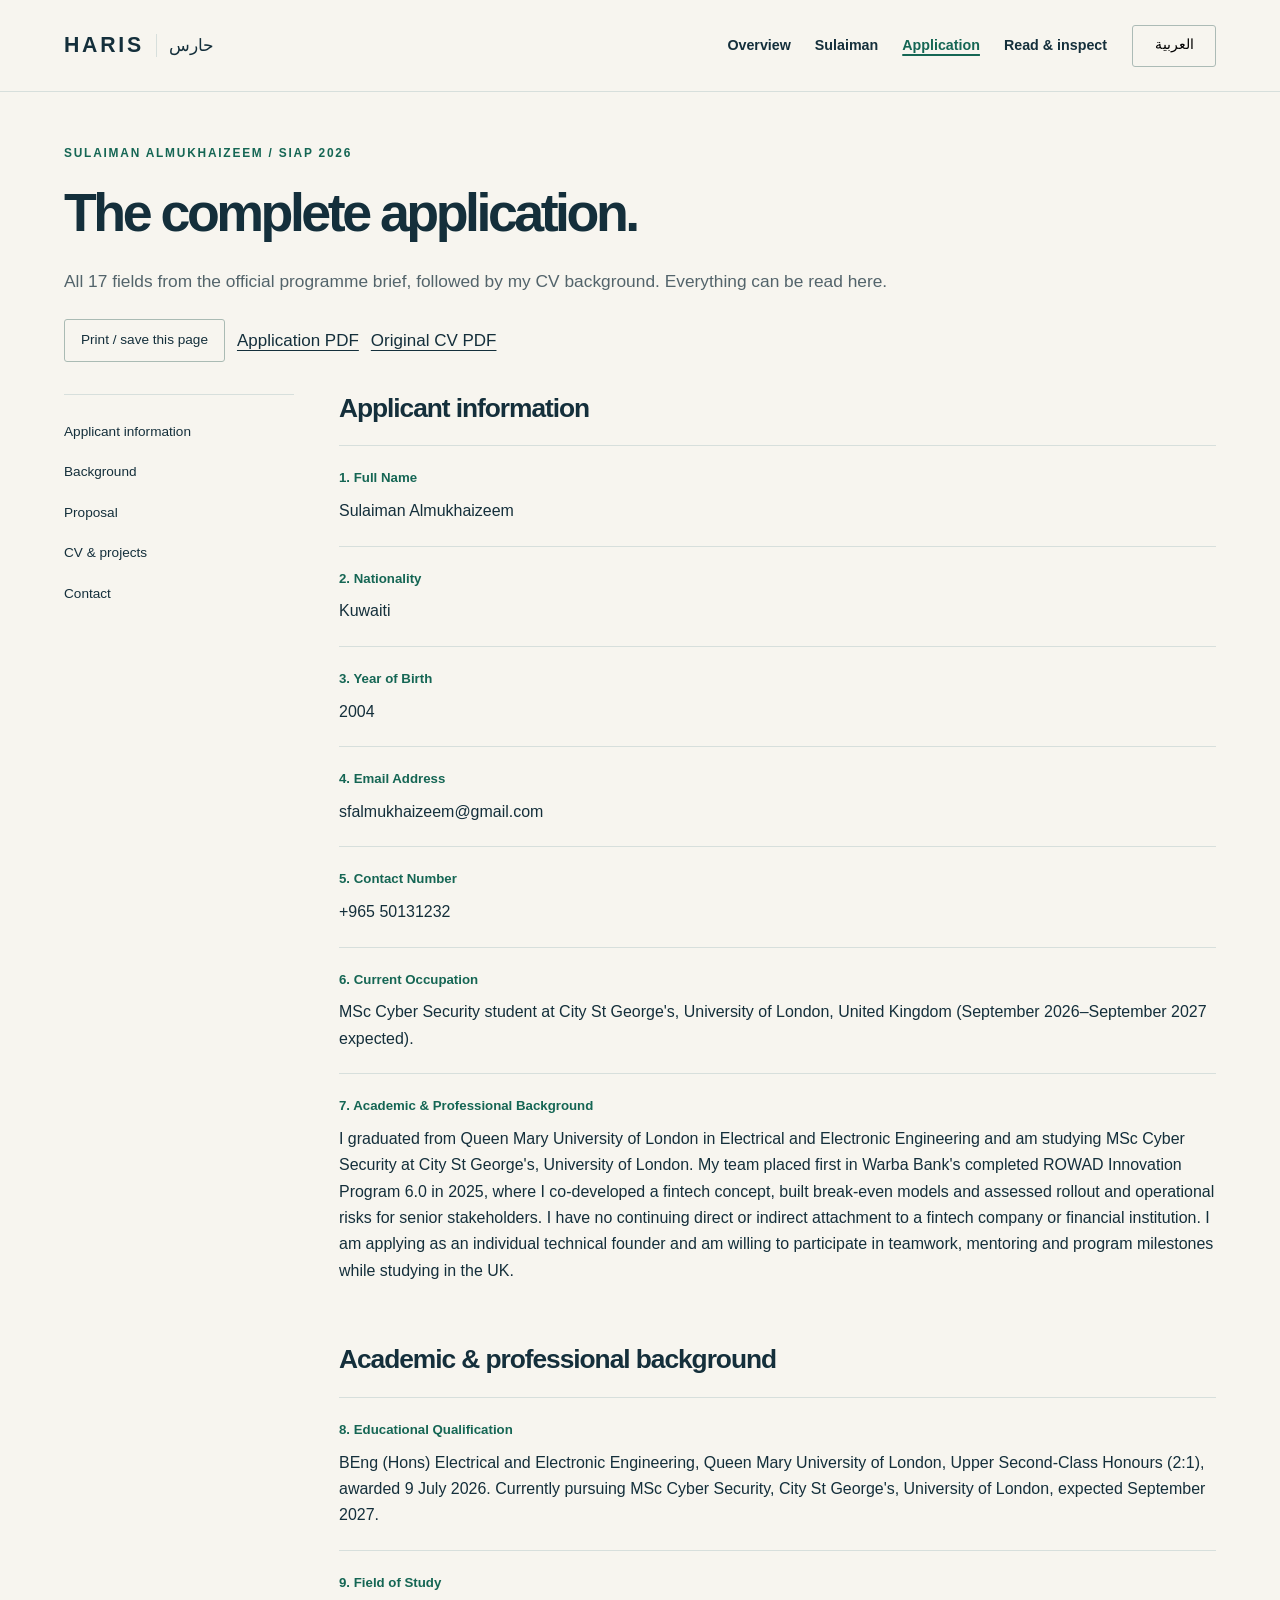
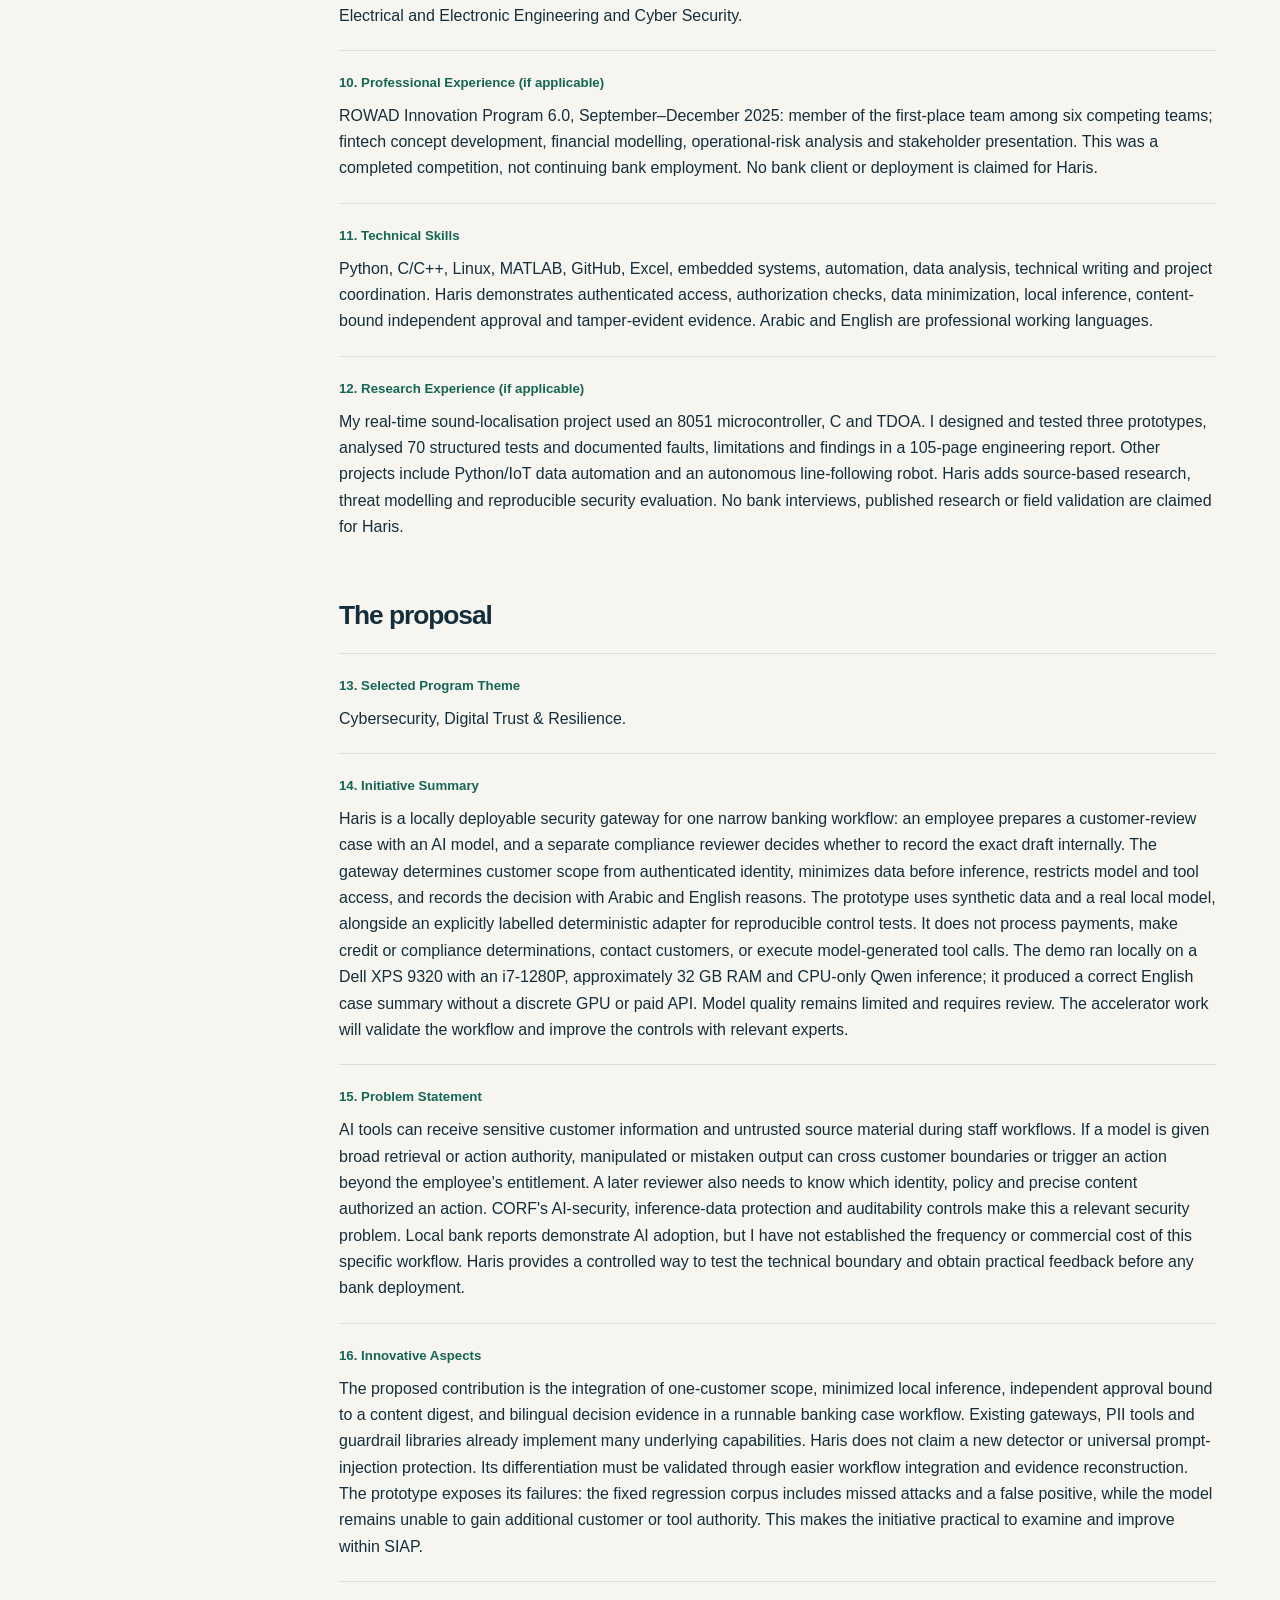
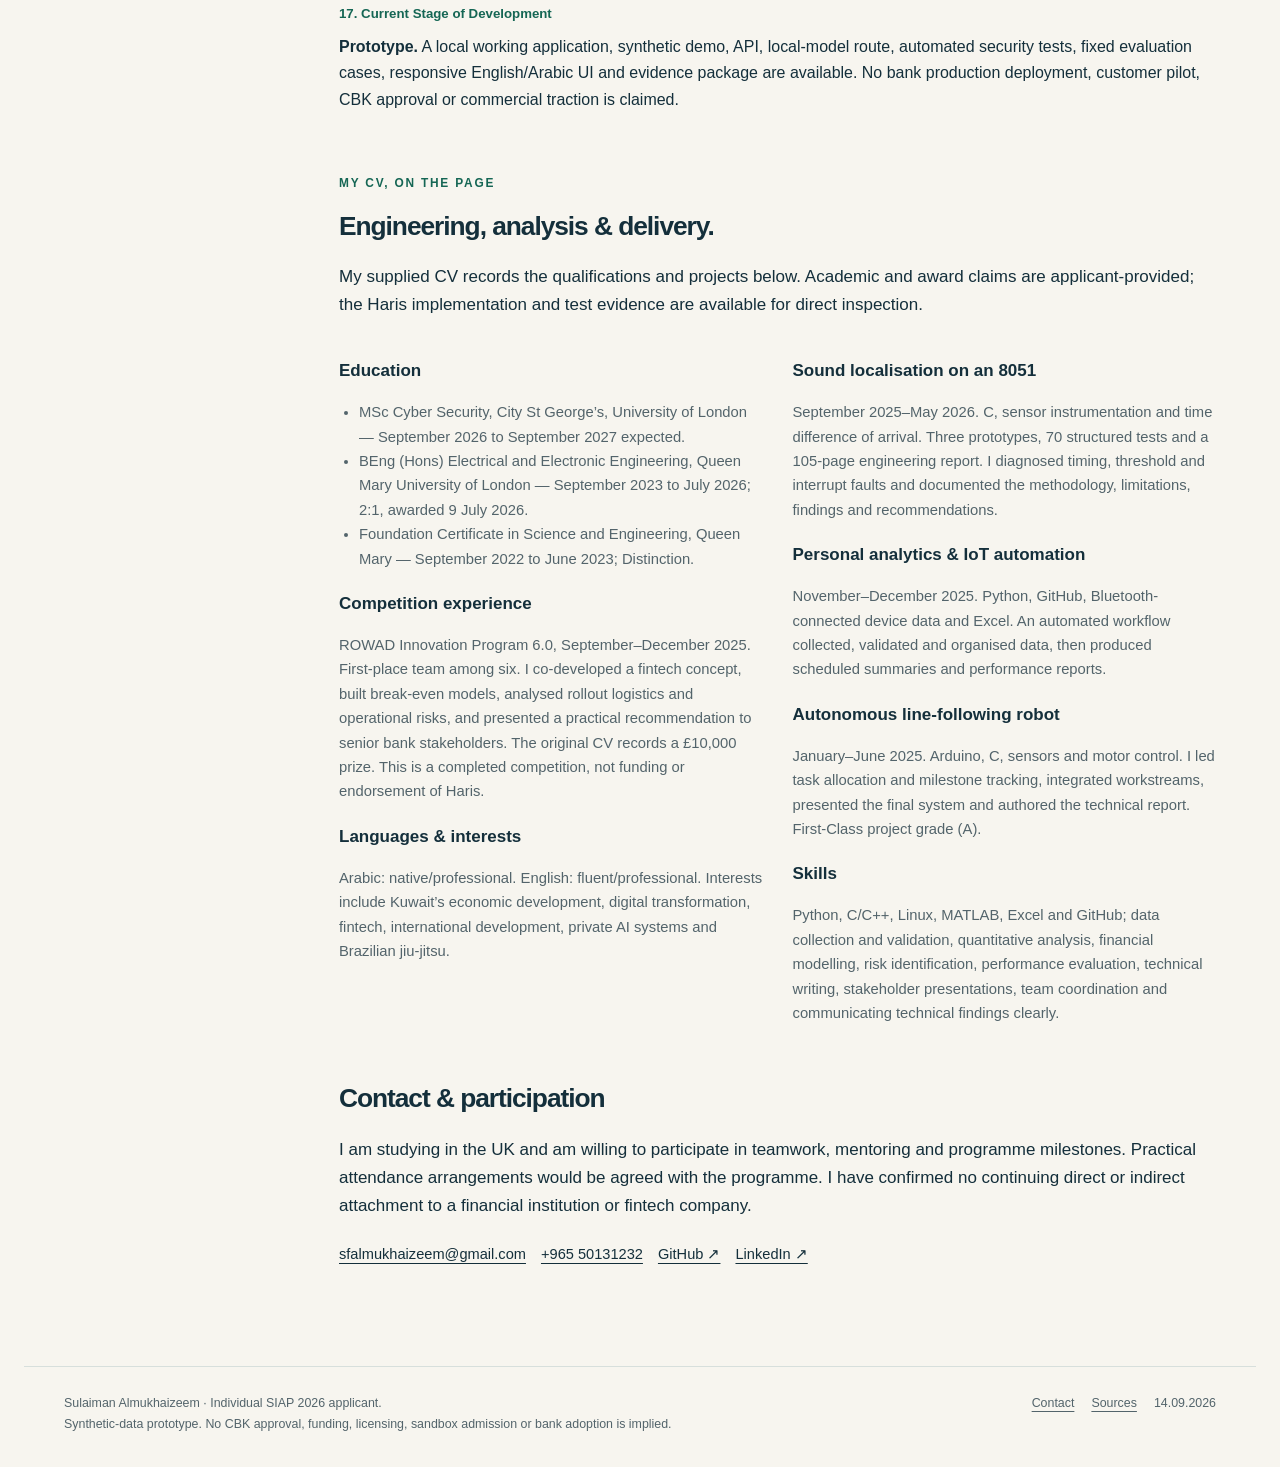
==== application.html @ 7dc3325a "Present Sulaiman and the complete Haris application as a bilingual reading site" ====
<!doctype html>
<html lang="en" dir="ltr" data-title-en="Full application — Sulaiman Almukhaizeem | Haris" data-title-ar="الطلب الكامل — سليمان المخيزيم | حارس"><head>
<meta charset="utf-8"><meta name="viewport" content="width=device-width,initial-scale=1">
<meta http-equiv="Content-Security-Policy" content="default-src 'self'; script-src 'self'; style-src 'self'; img-src 'self'; connect-src 'self'; object-src 'none'; base-uri 'none'; form-action 'none'">
<meta name="description" content="Sulaiman Almukhaizeem's SIAP 2026 application: a Kuwaiti engineer, a working Haris prototype, and evidence you can inspect. Read the complete application online.">
<meta name="robots" content="noindex,nofollow"><meta name="theme-color" content="#142f3b"><title>Full application — Sulaiman Almukhaizeem | Haris</title>
<link rel="icon" href="favicon.svg" type="image/svg+xml"><link rel="stylesheet" href="site.css"><script src="site.js" defer></script></head><body>
<a class="skip" href="#main"><span data-lang="en">Skip to content</span><span data-lang="ar" lang="ar">الانتقال إلى المحتوى</span></a>
<header class="top"><div class="wrap top-inner"><a class="brand" href="index.html" data-local>HARIS <span lang="ar">حارس</span></a><nav class="nav" aria-label="Main navigation"><a href="index.html" data-local><span data-lang="en">Overview</span><span data-lang="ar" lang="ar">الفكرة</span></a><a href="index.html#founder" data-local><span data-lang="en">Sulaiman</span><span data-lang="ar" lang="ar">سليمان</span></a><a href="application.html" data-local aria-current="page"><span data-lang="en">Application</span><span data-lang="ar" lang="ar">الطلب</span></a><a href="library.html" data-local><span data-lang="en">Read & inspect</span><span data-lang="ar" lang="ar">الوثائق والأدلة</span></a></nav><button class="language" data-language type="button" lang="ar">العربية</button></div></header>
<main id="main"><div class="wrap"><div class="page-head"><span class="kicker"><span data-lang="en">SULAIMAN ALMUKHAIZEEM / SIAP 2026</span><span data-lang="ar" lang="ar">سليمان المخيزيم / برنامج المسرّع ٢٠٢٦</span></span><h1><span data-lang="en">The complete application.</span><span data-lang="ar" lang="ar">طلب التقديم كاملاً.</span></h1><p><span data-lang="en">All 17 fields from the official programme brief, followed by my CV background. Everything can be read here.</span><span data-lang="ar" lang="ar">جميع الحقول السبعة عشر في موجز البرنامج الرسمي، ثم خلفيتي من السيرة الذاتية. يمكن قراءة كل شيء هنا.</span></p><div class="page-tools"><button data-print type="button"><span data-lang="en">Print / save this page</span><span data-lang="ar" lang="ar">اطبع / احفظ الصفحة</span></button><a href="downloads/Haris-Application.pdf"><span data-lang="en">Application PDF</span><span data-lang="ar" lang="ar">الطلب بصيغة PDF</span></a><a href="downloads/Sulaiman-Almukhaizeem-CV.pdf"><span data-lang="en">Original CV PDF</span><span data-lang="ar" lang="ar">السيرة الأصلية بصيغة PDF</span></a></div></div><div class="application-layout"><aside class="page-menu"><a href="#applicant" data-local class=""><span data-lang="en">Applicant information</span><span data-lang="ar" lang="ar">بيانات المتقدم</span></a><a href="#background" data-local class=""><span data-lang="en">Background</span><span data-lang="ar" lang="ar">الخلفية</span></a><a href="#proposal" data-local class=""><span data-lang="en">Proposal</span><span data-lang="ar" lang="ar">المقترح</span></a><a href="#resume" data-local class=""><span data-lang="en">CV & projects</span><span data-lang="ar" lang="ar">السيرة والمشاريع</span></a><a href="#contact" data-local class=""><span data-lang="en">Contact</span><span data-lang="ar" lang="ar">التواصل</span></a></aside><div><section class="form-section" id="applicant"><h2><span data-lang="en">Applicant information</span><span data-lang="ar" lang="ar">بيانات المتقدم</span></h2><dl class="field-list"><div class="application-field" data-field="1"><dt><span data-lang="en">1. Full Name</span><span data-lang="ar" lang="ar">1. الاسم الكامل</span></dt><dd class="long-value"><span data-lang="en">Sulaiman Almukhaizeem</span><span data-lang="ar" lang="ar">سليمان المخيزيم — Sulaiman Almukhaizeem.</span></dd></div><div class="application-field" data-field="2"><dt><span data-lang="en">2. Nationality</span><span data-lang="ar" lang="ar">2. الجنسية</span></dt><dd class="long-value"><span data-lang="en">Kuwaiti</span><span data-lang="ar" lang="ar">كويتي.</span></dd></div><div class="application-field" data-field="3"><dt><span data-lang="en">3. Year of Birth</span><span data-lang="ar" lang="ar">3. سنة الميلاد</span></dt><dd class="long-value"><span data-lang="en">2004</span><span data-lang="ar" lang="ar">٢٠٠٤؛ العمر ٢٢ عاماً.</span></dd></div><div class="application-field" data-field="4"><dt><span data-lang="en">4. Email Address</span><span data-lang="ar" lang="ar">4. البريد الإلكتروني</span></dt><dd class="long-value"><span data-lang="en">sfalmukhaizeem@gmail.com</span><span data-lang="ar" lang="ar">sfalmukhaizeem@gmail.com</span></dd></div><div class="application-field" data-field="5"><dt><span data-lang="en">5. Contact Number</span><span data-lang="ar" lang="ar">5. رقم التواصل</span></dt><dd class="long-value"><span data-lang="en">+965 50131232</span><span data-lang="ar" lang="ar">+965 50131232</span></dd></div><div class="application-field" data-field="6"><dt><span data-lang="en">6. Current Occupation</span><span data-lang="ar" lang="ar">6. المهنة الحالية</span></dt><dd class="long-value"><span data-lang="en">MSc Cyber Security student at City St George&#x27;s, University of London, United Kingdom (September 2026–September 2027 expected).</span><span data-lang="ar" lang="ar">طالب ماجستير الأمن السيبراني في سيتي سانت جورج، جامعة لندن، المملكة المتحدة، من سبتمبر ٢٠٢٦ إلى سبتمبر ٢٠٢٧ (المتوقع).</span></dd></div><div class="application-field" data-field="7"><dt><span data-lang="en">7. Academic &amp; Professional Background</span><span data-lang="ar" lang="ar">7. الخلفية الأكاديمية والمهنية</span></dt><dd class="long-value"><span data-lang="en">I graduated from Queen Mary University of London in Electrical and Electronic Engineering and am studying MSc Cyber Security at City St George&#x27;s, University of London. My team placed first in Warba Bank&#x27;s completed ROWAD Innovation Program 6.0 in 2025, where I co-developed a fintech concept, built break-even models and assessed rollout and operational risks for senior stakeholders. I have no continuing direct or indirect attachment to a fintech company or financial institution. I am applying as an individual technical founder and am willing to participate in teamwork, mentoring and program milestones while studying in the UK.</span><span data-lang="ar" lang="ar">تخرجت في الهندسة الكهربائية والإلكترونية من جامعة كوين ماري في لندن، وأدرس ماجستير الأمن السيبراني في سيتي سانت جورج، جامعة لندن. شاركت ضمن الفريق الحاصل على المركز الأول في برنامج روّاد للابتكار 6.0 الذي أنهيته في ٢٠٢٥، وساهمت في تطوير مفهوم تقني مالي ونماذج نقطة التعادل وتحليل مخاطر التنفيذ والتشغيل. لا تربطني علاقة مستمرة مباشرة أو غير مباشرة بشركة تقنية مالية أو مؤسسة مالية. أتقدم بصفتي مؤسساً تقنياً فردياً، ومستعد للعمل الجماعي والإرشاد وتحقيق مراحل البرنامج، مع تنسيق الحضور أثناء دراستي في المملكة المتحدة.</span></dd></div></dl></section><section class="form-section" id="background"><h2><span data-lang="en">Academic & professional background</span><span data-lang="ar" lang="ar">الخلفية الأكاديمية والمهنية</span></h2><dl class="field-list"><div class="application-field" data-field="8"><dt><span data-lang="en">8. Educational Qualification</span><span data-lang="ar" lang="ar">8. المؤهل العلمي</span></dt><dd class="long-value"><span data-lang="en">BEng (Hons) Electrical and Electronic Engineering, Queen Mary University of London, Upper Second-Class Honours (2:1), awarded 9 July 2026. Currently pursuing MSc Cyber Security, City St George&#x27;s, University of London, expected September 2027.</span><span data-lang="ar" lang="ar">بكالوريوس هندسة مع مرتبة الشرف في الهندسة الكهربائية والإلكترونية من كوين ماري، بتقدير 2:1، مُنح في ٩ يوليو ٢٠٢٦. أدرس حالياً ماجستير الأمن السيبراني في سيتي سانت جورج، جامعة لندن، والمتوقع إكماله في سبتمبر ٢٠٢٧.</span></dd></div><div class="application-field" data-field="9"><dt><span data-lang="en">9. Field of Study</span><span data-lang="ar" lang="ar">9. مجال الدراسة</span></dt><dd class="long-value"><span data-lang="en">Electrical and Electronic Engineering and Cyber Security.</span><span data-lang="ar" lang="ar">الهندسة الكهربائية والإلكترونية والأمن السيبراني.</span></dd></div><div class="application-field" data-field="10"><dt><span data-lang="en">10. Professional Experience (if applicable)</span><span data-lang="ar" lang="ar">10. الخبرة المهنية، إن وجدت</span></dt><dd class="long-value"><span data-lang="en">ROWAD Innovation Program 6.0, September–December 2025: member of the first-place team among six competing teams; fintech concept development, financial modelling, operational-risk analysis and stakeholder presentation. This was a completed competition, not continuing bank employment. No bank client or deployment is claimed for Haris.</span><span data-lang="ar" lang="ar">برنامج روّاد للابتكار 6.0، سبتمبر–ديسمبر ٢٠٢٥: عضو الفريق الأول بين ستة فرق. شمل العمل تطوير مفهوم تقني مالي ونمذجة مالية وتحليل المخاطر التشغيلية وعرض النتائج لأصحاب القرار. كانت مسابقة مكتملة وليست وظيفة مستمرة في البنك. لا أدّعي وجود عميل مصرفي أو نشر فعلي لحارس.</span></dd></div><div class="application-field" data-field="11"><dt><span data-lang="en">11. Technical Skills</span><span data-lang="ar" lang="ar">11. المهارات التقنية</span></dt><dd class="long-value"><span data-lang="en">Python, C/C++, Linux, MATLAB, GitHub, Excel, embedded systems, automation, data analysis, technical writing and project coordination. Haris demonstrates authenticated access, authorization checks, data minimization, local inference, content-bound independent approval and tamper-evident evidence. Arabic and English are professional working languages.</span><span data-lang="ar" lang="ar">بايثون وC/C++ ولينكس وMATLAB وGitHub وExcel والأنظمة المدمجة والأتمتة وتحليل البيانات والكتابة التقنية وتنسيق المشاريع. يوضح حارس التحقق من الهوية والصلاحيات وتقليل البيانات وتشغيل نموذج محلي والموافقة المستقلة المرتبطة بالنص وأدلة يمكن كشف بعض أشكال العبث بها. العربية والإنجليزية لغتا عمل مهنيتان لديّ.</span></dd></div><div class="application-field" data-field="12"><dt><span data-lang="en">12. Research Experience (if applicable)</span><span data-lang="ar" lang="ar">12. الخبرة البحثية، إن وجدت</span></dt><dd class="long-value"><span data-lang="en">My real-time sound-localisation project used an 8051 microcontroller, C and TDOA. I designed and tested three prototypes, analysed 70 structured tests and documented faults, limitations and findings in a 105-page engineering report. Other projects include Python/IoT data automation and an autonomous line-following robot. Haris adds source-based research, threat modelling and reproducible security evaluation. No bank interviews, published research or field validation are claimed for Haris.</span><span data-lang="ar" lang="ar">مشروع تحديد اتجاه الصوت في الزمن الحقيقي باستخدام معالج 8051 ولغة C وفروق زمن الوصول: صممت واختبرت ثلاثة نماذج أولية، وحللت ٧٠ اختباراً منظماً، ووثقت المنهج والأعطال والقيود والنتائج في تقرير هندسي من ١٠٥ صفحات. تشمل المشاريع الأخرى أتمتة بيانات ببايثون وإنترنت الأشياء وروبوتاً ذاتياً لتتبع الخط. يضيف حارس بحثاً مستنداً إلى مصادر ونمذجة تهديدات وتقييماً أمنياً قابلاً للتكرار. لا أدّعي إجراء مقابلات مصرفية أو أبحاث منشورة أو تحقق ميداني لحارس.</span></dd></div></dl></section><section class="form-section" id="proposal"><h2><span data-lang="en">The proposal</span><span data-lang="ar" lang="ar">المقترح</span></h2><dl class="field-list"><div class="application-field" data-field="13"><dt><span data-lang="en">13. Selected Program Theme</span><span data-lang="ar" lang="ar">13. محور البرنامج المختار</span></dt><dd class="long-value"><span data-lang="en">Cybersecurity, Digital Trust &amp; Resilience.</span><span data-lang="ar" lang="ar">الأمن السيبراني والثقة الرقمية والمرونة.</span></dd></div><div class="application-field" data-field="14"><dt><span data-lang="en">14. Initiative Summary</span><span data-lang="ar" lang="ar">14. ملخص المبادرة</span></dt><dd class="long-value"><span data-lang="en">Haris is a locally deployable security gateway for one narrow banking workflow: an employee prepares a customer-review case with an AI model, and a separate compliance reviewer decides whether to record the exact draft internally. The gateway determines customer scope from authenticated identity, minimizes data before inference, restricts model and tool access, and records the decision with Arabic and English reasons. The prototype uses synthetic data and a real local model, alongside an explicitly labelled deterministic adapter for reproducible control tests. It does not process payments, make credit or compliance determinations, contact customers, or execute model-generated tool calls. The demo ran locally on a Dell XPS 9320 with an i7-1280P, approximately 32 GB RAM and CPU-only Qwen inference; it produced a correct English case summary without a discrete GPU or paid API. Model quality remains limited and requires review. The accelerator work will validate the workflow and improve the controls with relevant experts.</span><span data-lang="ar" lang="ar">حارس بوابة أمنية قابلة للتشغيل محلياً لمسار مصرفي محدود: يُعدّ موظف مسودة مراجعة لعميل، ويقرر مراجع امتثال مستقل تسجيل النص نفسه داخلياً. يحدد الخادم نطاق العميل من هوية المستخدم، ويقلل البيانات قبل إرسالها للنموذج، ويضبط الوصول إلى النماذج والأدوات، ويسجل أسباب القرارات بالعربية والإنجليزية. يستخدم العرض بيانات اصطناعية ونموذجاً محلياً فعلياً، إلى جانب مسار حتمي مُعلن لاختبارات الضوابط القابلة للتكرار. لا ينفذ مدفوعات أو قرارات ائتمان أو امتثال، ولا يتواصل مع العملاء، ولا ينفذ استدعاءات أدوات يصدرها النموذج. عمل على Dell XPS 9320 بمعالج i7-1280P وذاكرة تقارب ٣٢ غيغابايت، وأنتج ملخصاً إنجليزياً صحيحاً باستخدام المعالج المركزي دون بطاقة منفصلة أو خدمة مدفوعة. تظل جودة النموذج محدودة وتحتاج إلى مراجعة. يهدف عمل المسرّع إلى التحقق من جدوى المسار وتحسين ضوابطه مع المختصين.</span></dd></div><div class="application-field" data-field="15"><dt><span data-lang="en">15. Problem Statement</span><span data-lang="ar" lang="ar">15. بيان المشكلة</span></dt><dd class="long-value"><span data-lang="en">AI tools can receive sensitive customer information and untrusted source material during staff workflows. If a model is given broad retrieval or action authority, manipulated or mistaken output can cross customer boundaries or trigger an action beyond the employee&#x27;s entitlement. A later reviewer also needs to know which identity, policy and precise content authorized an action. CORF&#x27;s AI-security, inference-data protection and auditability controls make this a relevant security problem. Local bank reports demonstrate AI adoption, but I have not established the frequency or commercial cost of this specific workflow. Haris provides a controlled way to test the technical boundary and obtain practical feedback before any bank deployment.</span><span data-lang="ar" lang="ar">قد تتلقى أدوات الذكاء الاصطناعي معلومات حساسة عن العملاء ومصادر غير موثوقة أثناء عمل الموظفين. إذا مُنح النموذج صلاحيات واسعة للاسترجاع أو التنفيذ، فقد تؤدي مخرجات خاطئة أو مُتلاعب بها إلى تجاوز حدود العملاء أو صلاحيات الموظف. يحتاج المراجع أيضاً لمعرفة الهوية والسياسة والنص المحدد الذي أجاز الإجراء. تجعل ضوابط أمن الذكاء الاصطناعي وحماية بيانات الاستدلال وقابلية التدقيق في إطار المرونة السيبرانية والتشغيلية هذه المشكلة ذات صلة. تشير تقارير بنوك محلية إلى استخدام الذكاء الاصطناعي، لكنني لم أثبت تكرار هذه المهمة أو كلفتها التجارية أو الطلب عليها. يوفر حارس نموذجاً منضبطاً لاختبار الحدود التقنية والحصول على ملاحظات قبل أي نشر مصرفي.</span></dd></div><div class="application-field" data-field="16"><dt><span data-lang="en">16. Innovative Aspects</span><span data-lang="ar" lang="ar">16. الجوانب الابتكارية</span></dt><dd class="long-value"><span data-lang="en">The proposed contribution is the integration of one-customer scope, minimized local inference, independent approval bound to a content digest, and bilingual decision evidence in a runnable banking case workflow. Existing gateways, PII tools and guardrail libraries already implement many underlying capabilities. Haris does not claim a new detector or universal prompt-injection protection. Its differentiation must be validated through easier workflow integration and evidence reconstruction. The prototype exposes its failures: the fixed regression corpus includes missed attacks and a false positive, while the model remains unable to gain additional customer or tool authority. This makes the initiative practical to examine and improve within SIAP.</span><span data-lang="ar" lang="ar">المساهمة المقترحة هي دمج نطاق عميل واحد، واستدلال محلي ببيانات محدودة، وموافقة مستقلة مرتبطة ببصمة النص، وأدلة قرارات ثنائية اللغة ضمن مسار مصرفي يعمل فعلياً. تقدم البوابات وأدوات حماية البيانات والمكتبات القائمة كثيراً من المكونات الأساسية. لا أدّعي ابتكار كاشف جديد أو حماية شاملة من حقن التعليمات. يجب التحقق من التميّز من خلال سهولة التكامل وإعادة بناء أدلة القرار. يعرض النموذج إخفاقاته، ومنها هجمات لم تُكتشف وإنذار كاذب، مع بقاء النموذج دون صلاحيات إضافية للعملاء أو الأدوات.</span></dd></div><div class="application-field" data-field="17"><dt><span data-lang="en">17. Current Stage of Development</span><span data-lang="ar" lang="ar">17. مرحلة التطوير الحالية</span></dt><dd class="long-value"><span data-lang="en"><strong>Prototype.</strong> A local working application, synthetic demo, API, local-model route, automated security tests, fixed evaluation cases, responsive English/Arabic UI and evidence package are available. No bank production deployment, customer pilot, CBK approval or commercial traction is claimed.</span><span data-lang="ar" lang="ar">نموذج أولي. يتوفر تطبيق محلي يعمل ببيانات اصطناعية وواجهة برمجية ومسار لنموذج محلي واختبارات أمنية آلية وحالات تقييم ثابتة وواجهة متجاوبة بالعربية والإنجليزية وحزمة أدلة. لا أدّعي نشراً مصرفياً إنتاجياً أو تجربة مع عميل أو موافقة من بنك الكويت المركزي أو رواجاً تجارياً.</span></dd></div></dl></section><section id="resume" class="form-section"><span class="kicker"><span data-lang="en">MY CV, ON THE PAGE</span><span data-lang="ar" lang="ar">سيرتي الذاتية، على الصفحة</span></span><h2><span data-lang="en">Engineering, analysis & delivery.</span><span data-lang="ar" lang="ar">الهندسة والتحليل والتنفيذ.</span></h2><p><span data-lang="en">My supplied CV records the qualifications and projects below. Academic and award claims are applicant-provided; the Haris implementation and test evidence are available for direct inspection.</span><span data-lang="ar" lang="ar">تتضمن سيرتي الذاتية المؤهلات والمشاريع التالية. المعلومات الأكاديمية والجوائز مقدمة مني، ويمكن فحص تطبيق حارس وأدلة اختباراته مباشرة.</span></p><div class="resume-grid"><div><h3><span data-lang="en">Education</span><span data-lang="ar" lang="ar">التعليم</span></h3><ul><li><span data-lang="en">MSc Cyber Security, City St George’s, University of London — September 2026 to September 2027 expected.</span><span data-lang="ar" lang="ar">ماجستير الأمن السيبراني، سيتي سانت جورج، جامعة لندن — سبتمبر ٢٠٢٦ إلى سبتمبر ٢٠٢٧ متوقع.</span></li><li><span data-lang="en">BEng (Hons) Electrical and Electronic Engineering, Queen Mary University of London — September 2023 to July 2026; 2:1, awarded 9 July 2026.</span><span data-lang="ar" lang="ar">بكالوريوس هندسة مع مرتبة الشرف في الهندسة الكهربائية والإلكترونية، كوين ماري — سبتمبر ٢٠٢٣ إلى يوليو ٢٠٢٦؛ 2:1، مُنح في ٩ يوليو ٢٠٢٦.</span></li><li><span data-lang="en">Foundation Certificate in Science and Engineering, Queen Mary — September 2022 to June 2023; Distinction.</span><span data-lang="ar" lang="ar">شهادة تأسيسية في العلوم والهندسة، كوين ماري — سبتمبر ٢٠٢٢ إلى يونيو ٢٠٢٣؛ بامتياز.</span></li></ul><h3><span data-lang="en">Competition experience</span><span data-lang="ar" lang="ar">خبرة المسابقات</span></h3><p><span data-lang="en">ROWAD Innovation Program 6.0, September–December 2025. First-place team among six. I co-developed a fintech concept, built break-even models, analysed rollout logistics and operational risks, and presented a practical recommendation to senior bank stakeholders. The original CV records a £10,000 prize. This is a completed competition, not funding or endorsement of Haris.</span><span data-lang="ar" lang="ar">برنامج روّاد للابتكار 6.0، سبتمبر–ديسمبر ٢٠٢٥. الفريق الأول بين ستة فرق. ساهمت في تطوير مفهوم تقني مالي وبناء نماذج نقطة التعادل وتحليل التنفيذ والمخاطر التشغيلية وعرض توصية عملية لأصحاب القرار في البنك. تذكر السيرة الأصلية جائزة قدرها ١٠٬٠٠٠ جنيه إسترليني. هذه مسابقة مكتملة، وليست تمويلاً أو تأييداً لحارس.</span></p><h3><span data-lang="en">Languages & interests</span><span data-lang="ar" lang="ar">اللغات والاهتمامات</span></h3><p><span data-lang="en">Arabic: native/professional. English: fluent/professional. Interests include Kuwait’s economic development, digital transformation, fintech, international development, private AI systems and Brazilian jiu-jitsu.</span><span data-lang="ar" lang="ar">العربية: لغة أم وعمل مهني. الإنجليزية: بطلاقة وللعمل المهني. تشمل الاهتمامات التنمية الاقتصادية في الكويت والتحول الرقمي والتقنية المالية والتنمية الدولية وأنظمة الذكاء الاصطناعي الخاصة والجوجيتسو البرازيلية.</span></p></div><div><h3><span data-lang="en">Sound localisation on an 8051</span><span data-lang="ar" lang="ar">تحديد اتجاه الصوت باستخدام 8051</span></h3><p><span data-lang="en">September 2025–May 2026. C, sensor instrumentation and time difference of arrival. Three prototypes, 70 structured tests and a 105-page engineering report. I diagnosed timing, threshold and interrupt faults and documented the methodology, limitations, findings and recommendations.</span><span data-lang="ar" lang="ar">سبتمبر ٢٠٢٥–مايو ٢٠٢٦. لغة C وحساسات وفروق زمن الوصول. ثلاثة نماذج أولية و٧٠ اختباراً منظماً وتقرير من ١٠٥ صفحات. شخّصت أعطال التوقيت والعتبات والمقاطعات ووثقت المنهج والقيود والنتائج والتوصيات.</span></p><h3><span data-lang="en">Personal analytics & IoT automation</span><span data-lang="ar" lang="ar">تحليلات شخصية وأتمتة إنترنت الأشياء</span></h3><p><span data-lang="en">November–December 2025. Python, GitHub, Bluetooth-connected device data and Excel. An automated workflow collected, validated and organised data, then produced scheduled summaries and performance reports.</span><span data-lang="ar" lang="ar">نوفمبر–ديسمبر ٢٠٢٥. بايثون وGitHub وبيانات أجهزة متصلة بالبلوتوث وExcel. مسار آلي لجمع البيانات والتحقق منها وتنظيمها ثم إعداد ملخصات وتقارير أداء دورية.</span></p><h3><span data-lang="en">Autonomous line-following robot</span><span data-lang="ar" lang="ar">روبوت ذاتي لتتبع الخط</span></h3><p><span data-lang="en">January–June 2025. Arduino, C, sensors and motor control. I led task allocation and milestone tracking, integrated workstreams, presented the final system and authored the technical report. First-Class project grade (A).</span><span data-lang="ar" lang="ar">يناير–يونيو ٢٠٢٥. Arduino ولغة C وحساسات وتحكم بالمحركات. قدت توزيع المهام ومتابعة المراحل ودمج العمل وعرض النظام النهائي وإعداد التقرير التقني. تقدير المشروع من الفئة الأولى (A).</span></p><h3><span data-lang="en">Skills</span><span data-lang="ar" lang="ar">المهارات</span></h3><p><span data-lang="en">Python, C/C++, Linux, MATLAB, Excel and GitHub; data collection and validation, quantitative analysis, financial modelling, risk identification, performance evaluation, technical writing, stakeholder presentations, team coordination and communicating technical findings clearly.</span><span data-lang="ar" lang="ar">بايثون وC/C++ ولينكس وMATLAB وExcel وGitHub؛ جمع البيانات والتحقق منها والتحليل الكمي والنمذجة المالية وتحديد المخاطر وتقييم الأداء والكتابة التقنية والعروض وتنسيق الفرق وشرح النتائج بوضوح.</span></p></div></div></section>
<section id="contact" class="form-section"><h2><span data-lang="en">Contact & participation</span><span data-lang="ar" lang="ar">التواصل والمشاركة</span></h2><p><span data-lang="en">I am studying in the UK and am willing to participate in teamwork, mentoring and programme milestones. Practical attendance arrangements would be agreed with the programme. I have confirmed no continuing direct or indirect attachment to a financial institution or fintech company.</span><span data-lang="ar" lang="ar">أدرس في المملكة المتحدة ومستعد للعمل الجماعي والإرشاد وتحقيق مراحل البرنامج. تُنسق ترتيبات الحضور العملية مع إدارة البرنامج. وأؤكد عدم وجود ارتباط مستمر مباشر أو غير مباشر بمؤسسة مالية أو شركة تقنية مالية.</span></p><div class="contact"><a href="mailto:sfalmukhaizeem@gmail.com" class="ltr">sfalmukhaizeem@gmail.com</a><a href="tel:+96550131232" class="ltr">+965 50131232</a><a href="https://github.com/sulaimanmu">GitHub ↗</a><a href="https://www.linkedin.com/in/sulaiman-f-almukhaizeem">LinkedIn ↗</a></div></section></div></div></div></main>
<footer class="wrap footer"><p><span data-lang="en">Sulaiman Almukhaizeem · Individual SIAP 2026 applicant.<br>Synthetic-data prototype. No CBK approval, funding, licensing, sandbox admission or bank adoption is implied.</span><span data-lang="ar" lang="ar">سليمان المخيزيم · متقدم فردي إلى برنامج المسرّع ٢٠٢٦.<br>نموذج أولي ببيانات اصطناعية. لا تعني هذه المبادرة موافقة بنك الكويت المركزي أو تمويله أو ترخيصه أو دخول البيئة الرقابية التجريبية أو تبنّي أي بنك لها.</span></p><div class="footer-links"><a href="application.html#contact" data-local class=""><span data-lang="en">Contact</span><span data-lang="ar" lang="ar">التواصل</span></a><a href="notes/sources.html" data-local class=""><span data-lang="en">Sources</span><span data-lang="ar" lang="ar">المصادر</span></a><span>14.09.2026</span></div></footer></body></html>
---- site.css ----
:root{color-scheme:light;--paper:#f7f5ef;--white:#fff;--ink:#142f3b;--muted:#53646b;--green:#156654;--line:#d7dfdc;--soft:#eaf0ed;--amber:#875015;--red:#983645;font-family:Arial,Tahoma,sans-serif;font-size:17px;scroll-behavior:smooth}*{box-sizing:border-box}body{margin:0;background:var(--paper);color:var(--ink);line-height:1.65}a{color:inherit;text-underline-offset:4px}button,input{font:inherit}button,a{touch-action:manipulation}button{cursor:pointer}button:focus-visible,a:focus-visible,summary:focus-visible{outline:3px solid #b6692e;outline-offset:4px}[hidden]{display:none!important}html[lang=en] [data-lang=ar],html[lang=ar] [data-lang=en]{display:none!important}h1,h2,h3,p{margin-top:0}h1,h2,h3{line-height:1.12}h1{font-size:clamp(2.8rem,5.7vw,5rem);letter-spacing:-.065em;margin-bottom:25px;font-weight:600}h1 span.accent{color:var(--green)}h2{font-size:clamp(1.9rem,3.3vw,2.8rem);letter-spacing:-.04em;font-weight:550;margin-bottom:22px}h3{font-size:1.19rem;line-height:1.35;font-weight:650}p{margin-bottom:19px}small,.small{font-size:.8rem;line-height:1.6;color:var(--muted)}.kicker{display:block;font-size:.7rem;letter-spacing:.15em;text-transform:uppercase;color:var(--green);font-weight:700;margin-bottom:18px}.wrap{max-width:1232px;margin-inline:auto;padding-inline:40px}.top{border-bottom:1px solid var(--line);background:var(--paper)}.top-inner{display:flex;align-items:center;gap:25px;min-height:91px}.brand{text-decoration:none;font-size:1.25rem;font-weight:800;letter-spacing:.13em;display:flex;gap:12px;align-items:center;line-height:1.4}.brand span{font-size:1rem;font-weight:500;letter-spacing:0;border-inline-start:1px solid var(--line);padding-inline-start:12px}.nav{display:flex;gap:24px;margin-inline-start:auto}.nav a{text-decoration:none;font-size:.84rem;font-weight:600}.nav a[aria-current=page]{color:var(--green);text-decoration:underline;text-decoration-thickness:2px}.language{border:1px solid #acbbb6;background:transparent;border-radius:3px;min-width:84px;min-height:42px;font-size:.8rem;padding:8px 13px}.skip{position:absolute;inset-block-start:-90px;inset-inline-start:15px;background:var(--white);z-index:4;padding:12px}.skip:focus{inset-block-start:10px}.hero{display:grid;grid-template-columns:1.1fr .9fr;gap:72px;padding-block:65px 58px;align-items:center}.hero .lede{font-size:1.13rem;color:var(--muted);max-width:580px}.hero .byline{font-size:.86rem;margin-bottom:24px;line-height:1.6}.hero .note{margin-top:20px;font-size:.8rem;color:var(--muted)}.buttons{display:flex;gap:12px;flex-wrap:wrap;align-items:center}.button{display:inline-flex;justify-content:center;align-items:center;gap:10px;min-height:48px;padding:12px 20px;border:1px solid var(--ink);border-radius:3px;text-decoration:none;font-size:.86rem;font-weight:600;background:var(--ink);color:var(--white)}.button:hover{background:#214c5c}.button.secondary{background:transparent;color:var(--ink);border-color:#aabbb4}.button.secondary:hover{background:var(--soft)}.folio{background:var(--white);border:1px solid var(--line);box-shadow:9px 9px 0 #e6ebe5;position:relative}.folio-head{padding:20px 26px;border-bottom:1px solid var(--line);display:flex;justify-content:space-between;gap:15px;align-items:center;font-size:.74rem}.folio-head b{font-weight:600}.pill{background:var(--soft);color:var(--green);border-radius:99px;padding:4px 11px;font-size:.69rem;white-space:nowrap}.folio-body{padding:25px 26px}.folio-step{display:grid;grid-template-columns:26px 1fr;gap:16px;padding:18px 0;border-top:1px solid var(--line)}.folio-step:first-child{border-top:0;padding-top:0}.folio-step:last-child{padding-bottom:0}.folio-step b{display:block;font-size:.97rem;margin-bottom:4px}.folio-step p{font-size:.85rem;color:var(--muted);margin:0}.folio-num{font-size:.73rem;color:var(--green);font-family:Consolas,monospace;padding-top:4px}.folio-foot{border-top:1px solid var(--line);padding:15px 26px;font-size:.74rem;color:var(--muted)}.quickfacts{display:grid;grid-template-columns:repeat(4,1fr);padding-block:22px;border-block:1px solid var(--line);gap:0}.quickfacts>div{padding:0 24px;border-inline-start:1px solid var(--line)}.quickfacts>div:first-child{padding-inline-start:0;border:0}.quickfacts strong{display:block;font-size:1.2rem;line-height:1.4;margin-bottom:4px}.quickfacts span{display:block;font-size:.76rem;color:var(--muted)}.section{padding-block:72px;scroll-margin-top:20px}.section + .section{border-top:1px solid var(--line)}.section-head{display:flex;gap:50px;align-items:end;justify-content:space-between;margin-bottom:30px}.section-head h2{margin-bottom:0}.section-head p{max-width:460px;color:var(--muted);margin-bottom:0;font-size:.94rem}.story{display:grid;grid-template-columns:.82fr 1.18fr;gap:65px}.story p{color:var(--muted)}.story .intro{font-size:1.16rem;color:var(--ink)}.timeline{border-top:1px solid var(--line)}.milestone{padding:23px 0;border-bottom:1px solid var(--line);display:grid;grid-template-columns:86px 1fr;gap:22px}.milestone time{color:var(--green);font-size:.77rem;font-family:Consolas,monospace}.milestone h3{margin-bottom:9px}.milestone p{font-size:.86rem;margin-bottom:0}.project-row{margin-top:26px;display:grid;grid-template-columns:repeat(3,1fr);gap:20px}.project{padding:24px;background:var(--white);border:1px solid var(--line)}.project .number{font-family:Consolas,monospace;color:var(--green);font-size:.72rem;margin-bottom:18px}.project p{font-size:.85rem;color:var(--muted);margin-bottom:0}.project h3{font-size:1rem}.band{background:var(--ink);color:white;margin-block:0}.band .kicker{color:#a6d3bb}.band .section-head p,.band .small{color:#c0d4d9}.record-card{border:1px solid #557078;background:#183b48;padding:30px;display:grid;grid-template-columns:.75fr 1.25fr;gap:40px}.record-card h3{font-weight:500;font-size:1.05rem;line-height:1.6}.record-card blockquote{margin:13px 0 20px;font-size:1.24rem;line-height:1.6}.record-card .meta{font-size:.76rem;color:#c0d4d9}.record-card .status{display:inline-block;padding:5px 12px;border-radius:3px;background:#d9eae0;color:#164b3c;font-size:.76rem}.record-card .status.blocked{background:#f7e6e8;color:var(--red)}.record-card .status.approval_required{background:#fbedd9;color:var(--amber)}.record-card .label{display:block;font-size:.7rem;letter-spacing:.08em;text-transform:uppercase;color:#b6cec6;margin-bottom:7px}.scenario-tabs{display:flex;gap:8px;flex-wrap:wrap;margin-bottom:18px}.scenario-tabs button{background:transparent;color:white;border:1px solid #5e7e88;padding:12px 18px;font-size:.83rem;border-radius:3px;min-height:46px}.scenario-tabs button[aria-pressed=true]{background:#d7e8df;color:var(--ink);border-color:#d7e8df}.record-card .record-output:empty{display:none}.under-record{display:flex;justify-content:space-between;gap:25px;margin-top:19px;font-size:.77rem;color:#c0d4d9}.proof-grid{display:grid;grid-template-columns:1fr 1fr 1fr;border-block:1px solid var(--line);margin-block:28px}.proof-grid>div{padding:25px;border-inline-start:1px solid var(--line)}.proof-grid>div:first-child{padding-inline-start:0;border:0}.proof-grid strong{display:block;font-size:2.7rem;font-weight:500;letter-spacing:-.05em}.proof-grid p{margin:6px 0;font-size:.87rem}.proof-grid small{display:block}.honesty{background:#eee9dc;padding:23px 27px;border-inline-start:3px solid #9b7748;margin-bottom:28px}.honesty p{margin-bottom:0;font-size:.91rem}.capture{display:grid;grid-template-columns:1.2fr .8fr;gap:38px;align-items:center;margin-top:37px}.capture figure{margin:0;padding:18px;background:var(--white);border:1px solid var(--line)}.capture img{display:block;width:100%;height:auto}.capture figcaption{font-size:.73rem;color:var(--muted);margin-top:10px}.capture p{color:var(--muted);font-size:.9rem}.review-grid{display:grid;grid-template-columns:repeat(3,1fr);gap:18px}.review-link{display:block;padding:27px;border:1px solid var(--line);background:var(--white);text-decoration:none}.review-link:hover{border-color:var(--green);background:#f2f7f2}.review-link .tag{font-size:.7rem;color:var(--green);display:block;margin-bottom:17px}.review-link h3{margin-bottom:12px}.review-link p{color:var(--muted);font-size:.84rem;margin-bottom:22px}.review-link .read{font-size:.8rem;font-weight:600}.ask{display:grid;grid-template-columns:1fr 1fr;gap:65px}.ask p{color:var(--muted)}.ask ol{margin:0;padding-inline-start:25px}.ask li{padding:8px 0;font-size:.93rem}.contact{display:flex;gap:15px;flex-wrap:wrap;align-items:center;margin-top:22px}.contact a{font-size:.86rem}.footer{border-top:1px solid var(--line);padding-block:26px 33px;display:flex;justify-content:space-between;gap:35px;font-size:.73rem;color:var(--muted)}.footer p{margin:0;max-width:680px}.page-head{padding-block:52px 32px;max-width:920px}.page-head h1{font-size:clamp(2.5rem,4.2vw,3.7rem)}.page-head p{font-size:1.02rem;color:var(--muted)}.page-tools{display:flex;gap:12px;flex-wrap:wrap;align-items:center;margin-top:24px}.page-tools button{border:1px solid #aabbb4;background:transparent;color:var(--ink);min-height:42px;padding:9px 16px;font-size:.8rem;border-radius:3px}.application-layout{display:grid;grid-template-columns:230px minmax(0,1fr);gap:45px;padding-bottom:60px;align-items:start}.page-menu{position:sticky;top:25px;border-top:1px solid var(--line);padding-top:17px}.page-menu a{display:block;font-size:.8rem;padding:9px 0;text-decoration:none}.page-menu a:hover{text-decoration:underline}.form-section{margin-bottom:40px;scroll-margin-top:25px}.form-section h2{font-size:1.55rem}.field-list{margin:0}.application-field{border-top:1px solid var(--line);padding:21px 0}.application-field dt{font-size:.78rem;font-weight:650;color:var(--green);margin-bottom:9px}.application-field dd{margin:0;font-size:.94rem}.application-field dd p:last-child{margin-bottom:0}.resume-grid{display:grid;grid-template-columns:1fr 1fr;gap:30px}.resume-grid h3{font-size:1rem;margin-top:22px}.resume-grid p,.resume-grid li{font-size:.87rem;color:var(--muted)}.resume-grid ul{padding-inline-start:20px}.library-group{padding-block:30px;border-top:1px solid var(--line)}.library-group h2{font-size:1.5rem}.library-list{display:grid;grid-template-columns:1fr 1fr;gap:15px}.library-item{background:white;border:1px solid var(--line);padding:25px}.library-item h3{font-size:1.06rem}.library-item p{font-size:.84rem;color:var(--muted)}.library-item a{font-size:.8rem;font-weight:600;margin-inline-end:18px}.doc-shell{max-width:890px;margin:auto;padding-block:40px 80px}.doc-shell article{background:white;border:1px solid var(--line);padding:40px}.doc-shell h1{font-size:2.35rem;letter-spacing:-.04em}.doc-shell h2{font-size:1.5rem;line-height:1.3;margin-top:38px}.doc-shell h3{font-size:1.15rem;margin-top:28px}.doc-shell p,.doc-shell li{font-size:.91rem;line-height:1.8}.doc-shell li{margin-bottom:7px}.doc-shell ul,.doc-shell ol{padding-inline-start:25px}.doc-shell table{border-collapse:collapse;font-size:.73rem;width:100%;min-width:590px}.doc-shell th,.doc-shell td{border:1px solid var(--line);padding:10px;text-align:start;vertical-align:top}.table-scroll{overflow-x:auto;margin-block:22px;max-width:100%}.doc-shell code{font-family:Consolas,monospace;font-size:.85em;overflow-wrap:anywhere}.doc-shell pre{white-space:pre-wrap;background:var(--soft);padding:20px;overflow-wrap:anywhere}.doc-shell img{max-width:100%;height:auto}.doc-shell a{overflow-wrap:anywhere}.doc-language{font-size:.78rem;color:var(--muted);margin-bottom:20px}.faq details{border-top:1px solid var(--line);padding:20px 0}.faq summary{cursor:pointer;font-weight:600;font-size:.96rem;line-height:1.6}.faq details p{max-width:850px;color:var(--muted);font-size:.91rem;margin-top:14px;margin-bottom:0}.footer-links{display:flex;gap:17px;flex-wrap:wrap}.ltr{direction:ltr;unicode-bidi:isolate;display:inline-block}.download-size{font-size:.75rem;color:var(--muted)}.long-value{overflow-wrap:anywhere}html[lang=ar]{font-family:Tahoma,Arial,sans-serif}html[lang=ar] h1,html[lang=ar] h2{letter-spacing:0;line-height:1.35}html[lang=ar] .kicker{letter-spacing:0}html[lang=ar] .brand{direction:ltr}html[lang=ar] .folio-step p,html[lang=ar] .lede{line-height:1.9}html[lang=ar] .hero{gap:45px}html[lang=ar] .hero h1{font-size:clamp(2.7rem,5.1vw,4.5rem)}
@media(max-width:950px){.wrap{padding-inline:28px}.hero{gap:35px}.nav{gap:14px}.top-inner{gap:19px}.story{gap:35px}.project-row{gap:13px}.project{padding:20px}.application-layout{grid-template-columns:180px minmax(0,1fr);gap:30px}.review-link{padding:22px}.ask{gap:35px}.hero h1{font-size:3.6rem}}@media(max-width:720px){:root{font-size:16px}.wrap{padding-inline:22px}.top-inner{flex-wrap:wrap;padding-block:17px;gap:16px}.brand{font-size:1.18rem}.nav{order:3;width:100%;margin:0;justify-content:space-between;gap:10px;border-top:1px solid var(--line);padding-top:13px}.nav a{font-size:.78rem}.language{margin-inline-start:auto}.hero{grid-template-columns:1fr;gap:28px;padding-block:38px 40px}.hero h1{font-size:3.5rem;line-height:1.05;max-width:500px}.hero .lede{font-size:1.09rem}.hero .byline{font-size:.81rem}.folio{box-shadow:5px 5px 0 #e6ebe5}.folio-head,.folio-foot{padding-inline:20px}.folio-body{padding:22px 20px}.quickfacts{grid-template-columns:1fr 1fr;row-gap:20px}.quickfacts>div{padding:0 16px}.quickfacts>div:nth-child(3){padding-inline-start:0;border:0}.quickfacts strong{font-size:1.1rem}.section{padding-block:43px}.section-head{display:block;margin-bottom:25px}.section-head p{margin-top:17px}.story,.record-card,.ask,.capture{grid-template-columns:1fr;gap:25px}.project-row,.review-grid,.proof-grid,.library-list,.resume-grid{grid-template-columns:1fr}.project-row{gap:12px}.project{padding:24px}.project .number{margin-bottom:12px}.milestone{grid-template-columns:75px 1fr;gap:15px}.record-card{padding:23px}.record-card blockquote{font-size:1.1rem}.scenario-tabs button{font-size:.79rem;padding:10px 12px}.under-record{display:block;line-height:1.7}.under-record a{display:block;margin-top:12px}.proof-grid>div{border-inline-start:0;border-top:1px solid var(--line);padding:18px 0}.proof-grid strong{font-size:2.1rem}.proof-grid>div:first-child{border:0}.honesty{padding:20px}.review-link{padding:25px}.review-link p{margin-bottom:15px}.application-layout{display:block}.page-menu{position:static;display:flex;gap:5px 17px;flex-wrap:wrap;margin-bottom:25px;padding-bottom:10px;border-bottom:1px solid var(--line)}.page-head{padding-block:35px 20px}.page-head h1{font-size:2.5rem}.page-head p{font-size:.95rem}.application-field{padding-block:18px}.application-field dd{font-size:.94rem}.resume-grid{gap:0}.footer{display:block}.footer-links{margin-top:18px}.doc-shell{padding-top:26px}.doc-shell article{padding:25px 21px}.doc-shell h1{font-size:1.8rem}.doc-shell h2{font-size:1.35rem}.doc-shell p,.doc-shell li{font-size:.95rem}html[lang=ar] .hero h1{font-size:3rem}html[lang=ar] .hero{gap:28px}.capture figure{padding:12px}.contact{gap:12px}.section-head h2{font-size:2rem}}
.slide-image{display:block;width:100%;height:auto;border:1px solid var(--line)}.slide-text{margin-block:20px}.slide-text summary{cursor:pointer;font-size:.85rem;font-weight:600}.slide-text>div{padding:20px;background:white;border:1px solid var(--line);margin-top:15px}.slide-text p{font-size:.9rem;margin-bottom:10px}.deck-slide{max-width:1040px}.deck-slide h2{line-height:1.4}
@media(prefers-reduced-motion:reduce){:root{scroll-behavior:auto}}@media print{.top,.page-menu,.page-tools,.buttons,.language,.skip,.footer-links,.scenario-tabs{display:none!important}:root{font-size:11pt}.wrap{max-width:none;padding:0}body{background:#fff}.hero,.story,.application-layout,.resume-grid{display:block}.section,.page-head{padding-block:20px}.application-field,.project,.folio{break-inside:avoid}.band{background:white;color:#142f3b}.band *{color:#142f3b!important}.doc-shell article{border:0;padding:0}.doc-shell{max-width:none;padding:0}a{overflow-wrap:anywhere}.proof-grid,.review-grid,.project-row{display:block}.record-card{display:block}.footer{font-size:9pt}.table-scroll{overflow:visible}.doc-shell table{min-width:0}h1{font-size:30pt}h2{font-size:20pt}}
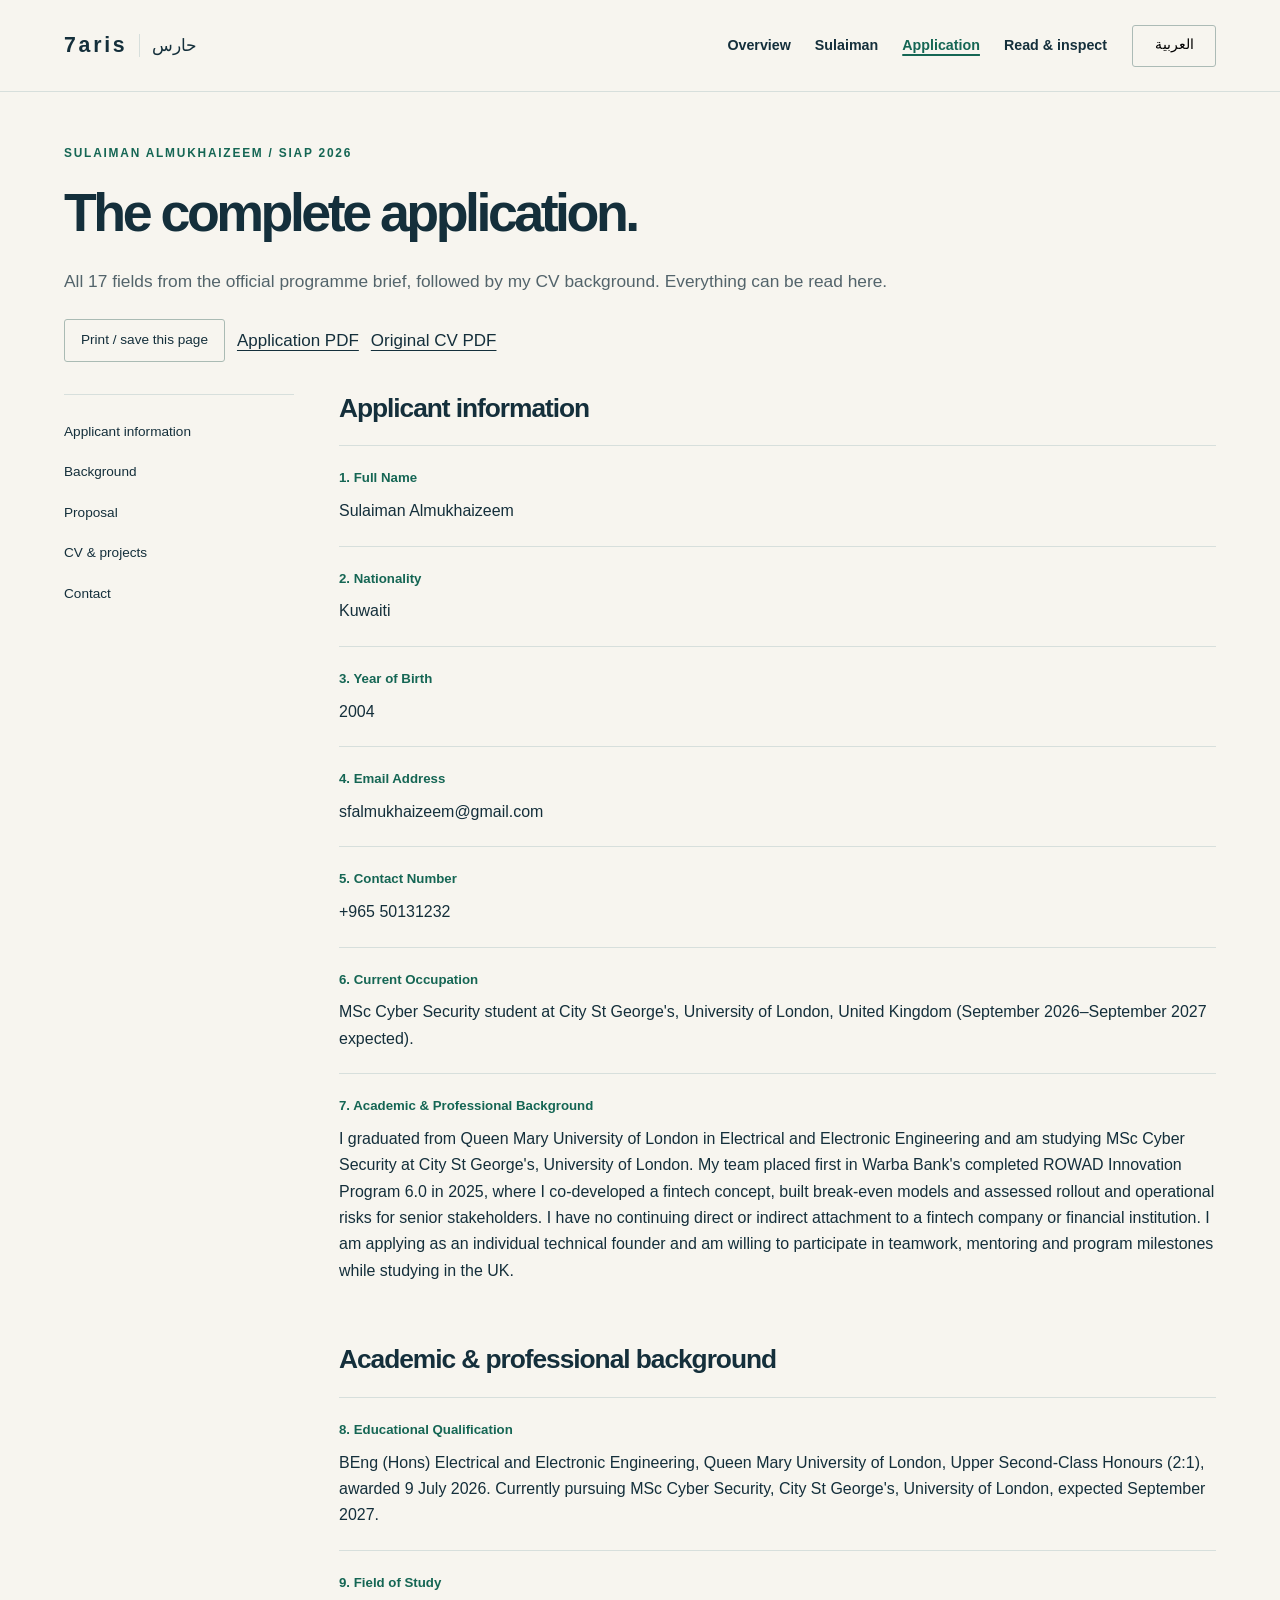
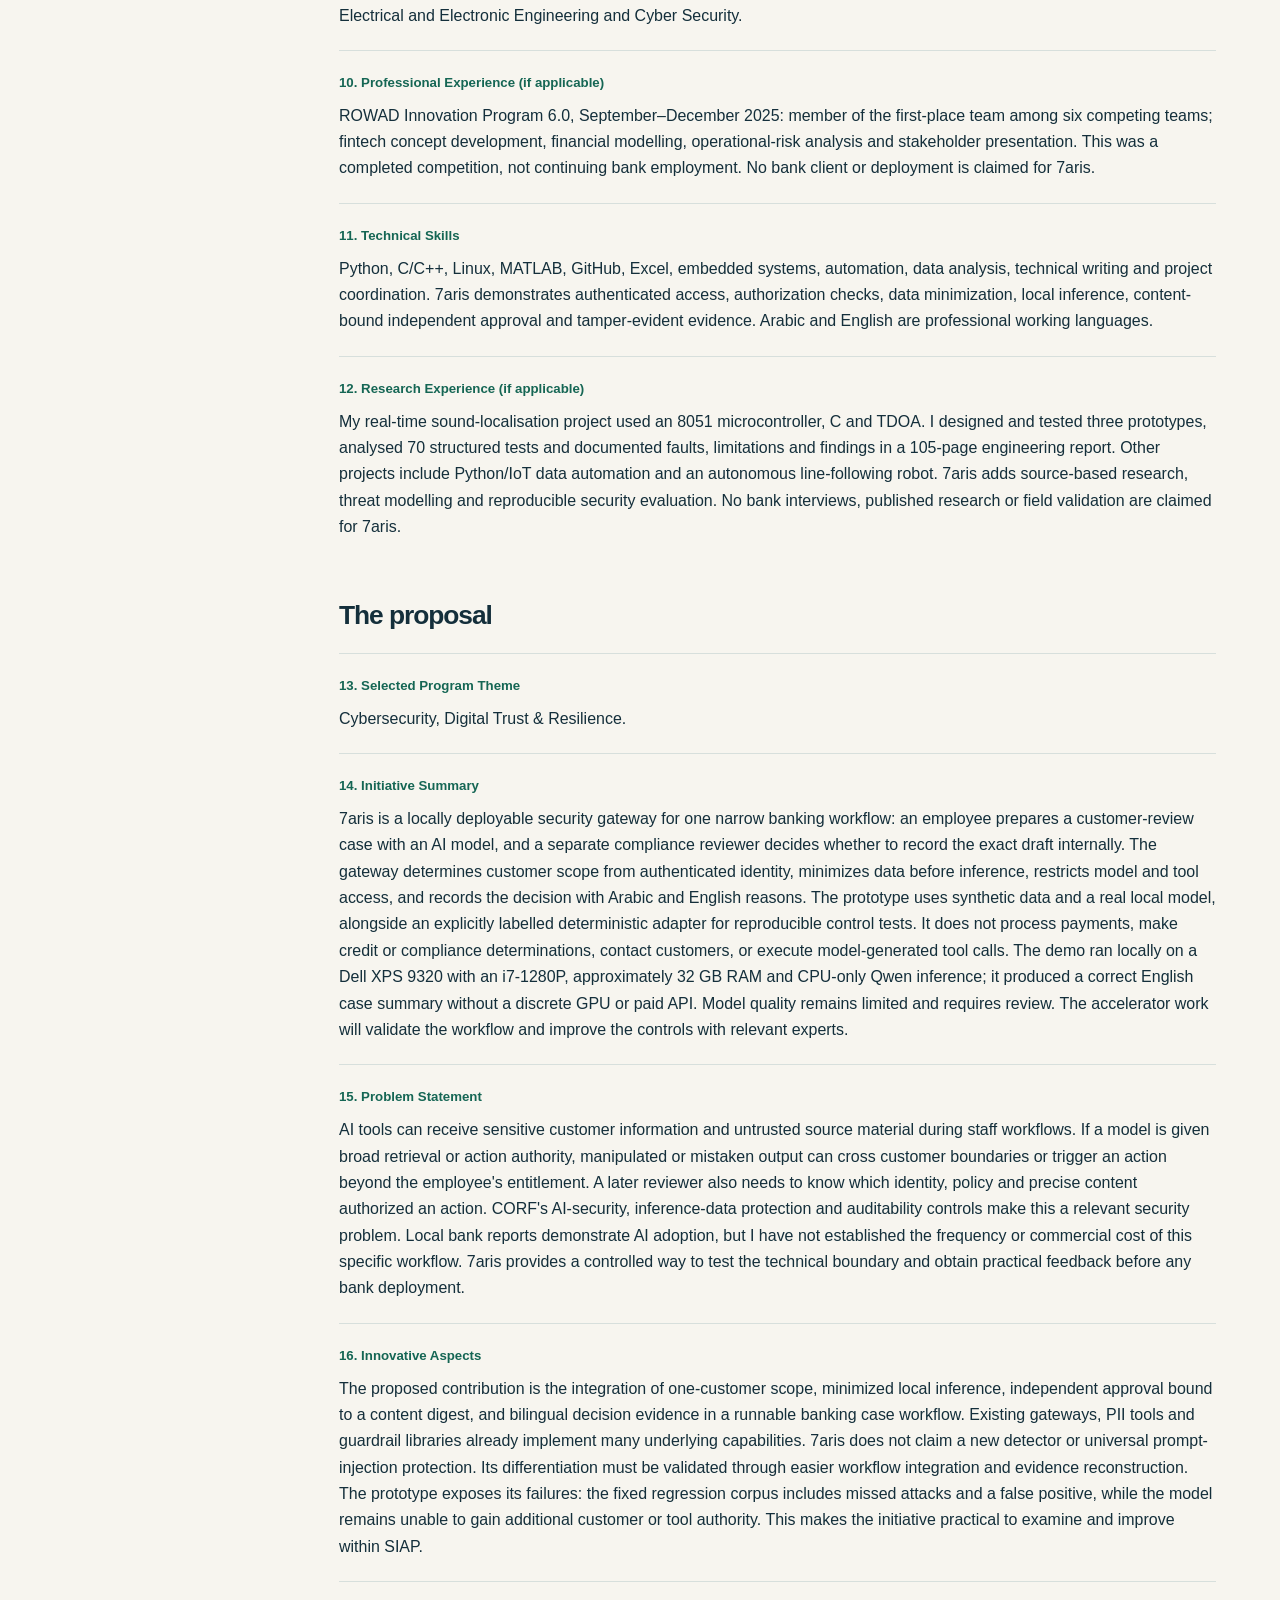
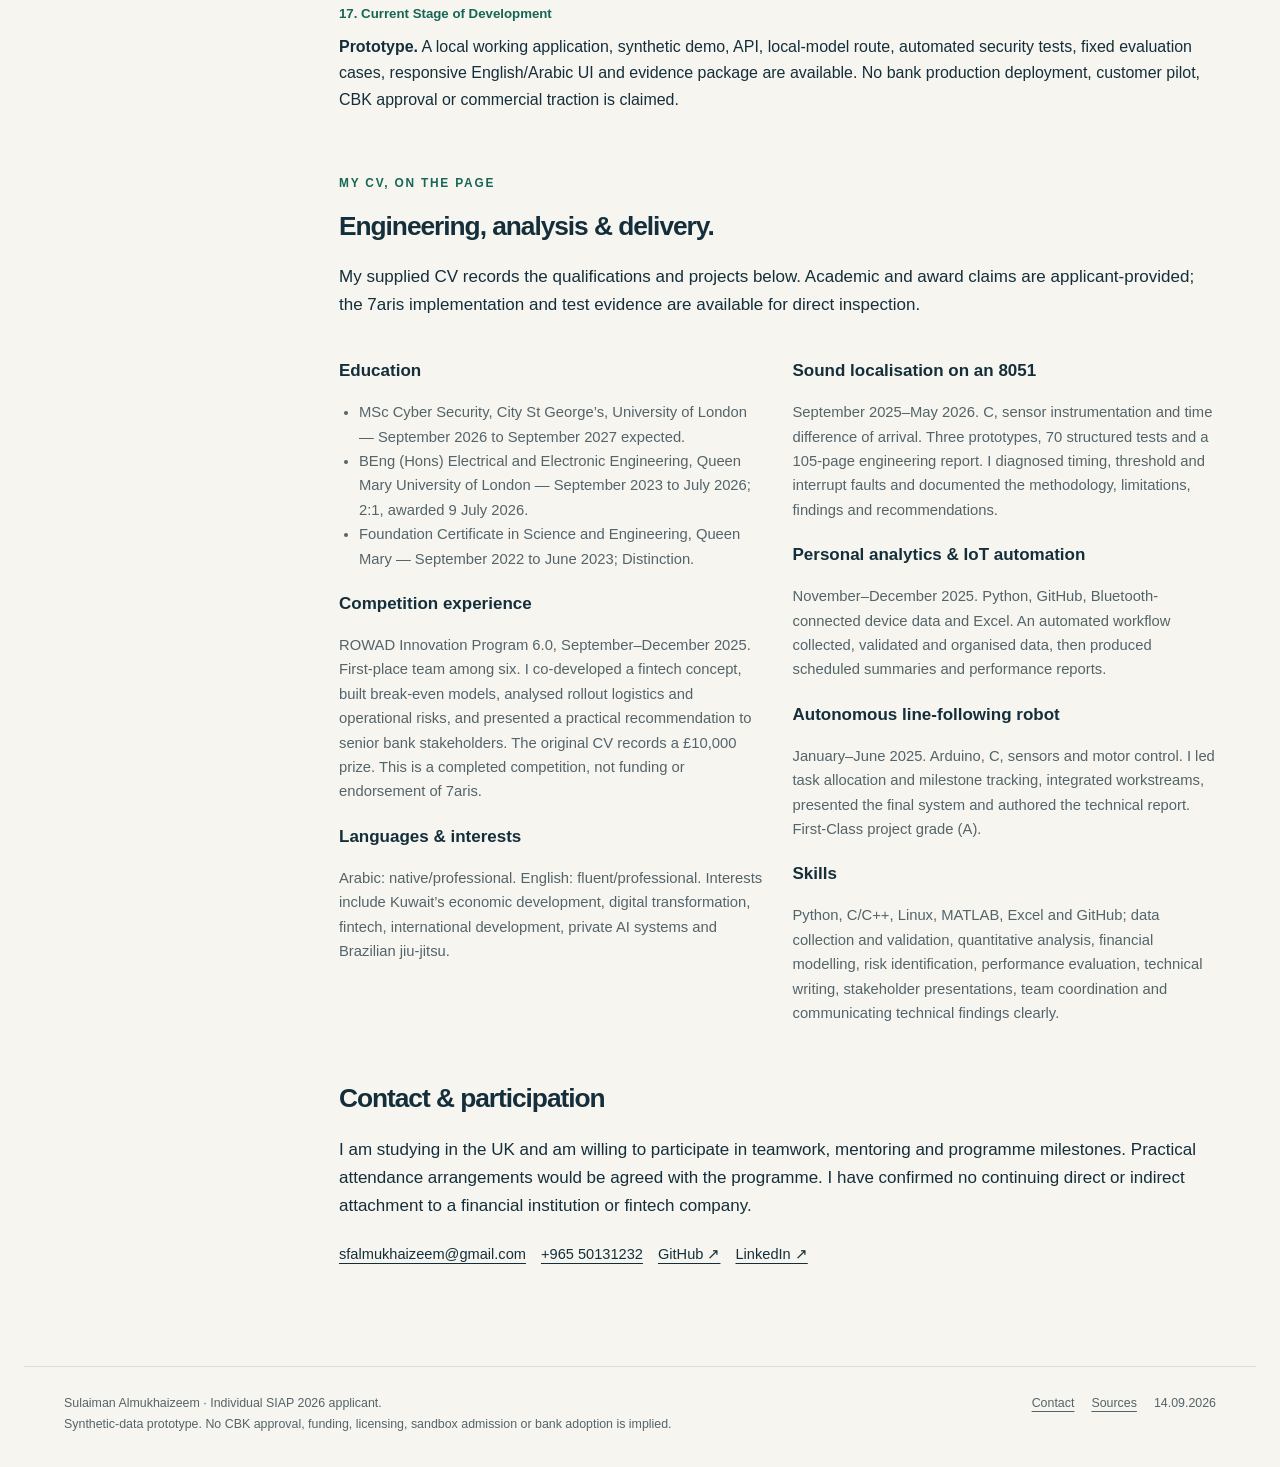
==== commit 551ff005: "Clarify guardian pronunciation with 7aris branding" ====
--- a/application.html
+++ b/application.html
@@ -1,12 +1,12 @@
 <!doctype html>
-<html lang="en" dir="ltr" data-title-en="Full application — Sulaiman Almukhaizeem | Haris" data-title-ar="الطلب الكامل — سليمان المخيزيم | حارس"><head>
+<html lang="en" dir="ltr" data-title-en="Full application — Sulaiman Almukhaizeem | 7aris" data-title-ar="الطلب الكامل — سليمان المخيزيم | حارس"><head>
 <meta charset="utf-8"><meta name="viewport" content="width=device-width,initial-scale=1">
 <meta http-equiv="Content-Security-Policy" content="default-src 'self'; script-src 'self'; style-src 'self'; img-src 'self'; connect-src 'self'; object-src 'none'; base-uri 'none'; form-action 'none'">
-<meta name="description" content="Sulaiman Almukhaizeem's SIAP 2026 application: a Kuwaiti engineer, a working Haris prototype, and evidence you can inspect. Read the complete application online.">
-<meta name="robots" content="noindex,nofollow"><meta name="theme-color" content="#142f3b"><title>Full application — Sulaiman Almukhaizeem | Haris</title>
+<meta name="description" content="Sulaiman Almukhaizeem's SIAP 2026 application: a Kuwaiti engineer, a working 7aris (حارس) prototype, and evidence you can inspect. Read the complete application online.">
+<meta name="robots" content="noindex,nofollow"><meta name="theme-color" content="#142f3b"><title>Full application — Sulaiman Almukhaizeem | 7aris</title>
 <link rel="icon" href="favicon.svg" type="image/svg+xml"><link rel="stylesheet" href="site.css"><script src="site.js" defer></script></head><body>
 <a class="skip" href="#main"><span data-lang="en">Skip to content</span><span data-lang="ar" lang="ar">الانتقال إلى المحتوى</span></a>
-<header class="top"><div class="wrap top-inner"><a class="brand" href="index.html" data-local>HARIS <span lang="ar">حارس</span></a><nav class="nav" aria-label="Main navigation"><a href="index.html" data-local><span data-lang="en">Overview</span><span data-lang="ar" lang="ar">الفكرة</span></a><a href="index.html#founder" data-local><span data-lang="en">Sulaiman</span><span data-lang="ar" lang="ar">سليمان</span></a><a href="application.html" data-local aria-current="page"><span data-lang="en">Application</span><span data-lang="ar" lang="ar">الطلب</span></a><a href="library.html" data-local><span data-lang="en">Read & inspect</span><span data-lang="ar" lang="ar">الوثائق والأدلة</span></a></nav><button class="language" data-language type="button" lang="ar">العربية</button></div></header>
-<main id="main"><div class="wrap"><div class="page-head"><span class="kicker"><span data-lang="en">SULAIMAN ALMUKHAIZEEM / SIAP 2026</span><span data-lang="ar" lang="ar">سليمان المخيزيم / برنامج المسرّع ٢٠٢٦</span></span><h1><span data-lang="en">The complete application.</span><span data-lang="ar" lang="ar">طلب التقديم كاملاً.</span></h1><p><span data-lang="en">All 17 fields from the official programme brief, followed by my CV background. Everything can be read here.</span><span data-lang="ar" lang="ar">جميع الحقول السبعة عشر في موجز البرنامج الرسمي، ثم خلفيتي من السيرة الذاتية. يمكن قراءة كل شيء هنا.</span></p><div class="page-tools"><button data-print type="button"><span data-lang="en">Print / save this page</span><span data-lang="ar" lang="ar">اطبع / احفظ الصفحة</span></button><a href="downloads/Haris-Application.pdf"><span data-lang="en">Application PDF</span><span data-lang="ar" lang="ar">الطلب بصيغة PDF</span></a><a href="downloads/Sulaiman-Almukhaizeem-CV.pdf"><span data-lang="en">Original CV PDF</span><span data-lang="ar" lang="ar">السيرة الأصلية بصيغة PDF</span></a></div></div><div class="application-layout"><aside class="page-menu"><a href="#applicant" data-local class=""><span data-lang="en">Applicant information</span><span data-lang="ar" lang="ar">بيانات المتقدم</span></a><a href="#background" data-local class=""><span data-lang="en">Background</span><span data-lang="ar" lang="ar">الخلفية</span></a><a href="#proposal" data-local class=""><span data-lang="en">Proposal</span><span data-lang="ar" lang="ar">المقترح</span></a><a href="#resume" data-local class=""><span data-lang="en">CV & projects</span><span data-lang="ar" lang="ar">السيرة والمشاريع</span></a><a href="#contact" data-local class=""><span data-lang="en">Contact</span><span data-lang="ar" lang="ar">التواصل</span></a></aside><div><section class="form-section" id="applicant"><h2><span data-lang="en">Applicant information</span><span data-lang="ar" lang="ar">بيانات المتقدم</span></h2><dl class="field-list"><div class="application-field" data-field="1"><dt><span data-lang="en">1. Full Name</span><span data-lang="ar" lang="ar">1. الاسم الكامل</span></dt><dd class="long-value"><span data-lang="en">Sulaiman Almukhaizeem</span><span data-lang="ar" lang="ar">سليمان المخيزيم — Sulaiman Almukhaizeem.</span></dd></div><div class="application-field" data-field="2"><dt><span data-lang="en">2. Nationality</span><span data-lang="ar" lang="ar">2. الجنسية</span></dt><dd class="long-value"><span data-lang="en">Kuwaiti</span><span data-lang="ar" lang="ar">كويتي.</span></dd></div><div class="application-field" data-field="3"><dt><span data-lang="en">3. Year of Birth</span><span data-lang="ar" lang="ar">3. سنة الميلاد</span></dt><dd class="long-value"><span data-lang="en">2004</span><span data-lang="ar" lang="ar">٢٠٠٤؛ العمر ٢٢ عاماً.</span></dd></div><div class="application-field" data-field="4"><dt><span data-lang="en">4. Email Address</span><span data-lang="ar" lang="ar">4. البريد الإلكتروني</span></dt><dd class="long-value"><span data-lang="en">sfalmukhaizeem@gmail.com</span><span data-lang="ar" lang="ar">sfalmukhaizeem@gmail.com</span></dd></div><div class="application-field" data-field="5"><dt><span data-lang="en">5. Contact Number</span><span data-lang="ar" lang="ar">5. رقم التواصل</span></dt><dd class="long-value"><span data-lang="en">+965 50131232</span><span data-lang="ar" lang="ar">+965 50131232</span></dd></div><div class="application-field" data-field="6"><dt><span data-lang="en">6. Current Occupation</span><span data-lang="ar" lang="ar">6. المهنة الحالية</span></dt><dd class="long-value"><span data-lang="en">MSc Cyber Security student at City St George&#x27;s, University of London, United Kingdom (September 2026–September 2027 expected).</span><span data-lang="ar" lang="ar">طالب ماجستير الأمن السيبراني في سيتي سانت جورج، جامعة لندن، المملكة المتحدة، من سبتمبر ٢٠٢٦ إلى سبتمبر ٢٠٢٧ (المتوقع).</span></dd></div><div class="application-field" data-field="7"><dt><span data-lang="en">7. Academic &amp; Professional Background</span><span data-lang="ar" lang="ar">7. الخلفية الأكاديمية والمهنية</span></dt><dd class="long-value"><span data-lang="en">I graduated from Queen Mary University of London in Electrical and Electronic Engineering and am studying MSc Cyber Security at City St George&#x27;s, University of London. My team placed first in Warba Bank&#x27;s completed ROWAD Innovation Program 6.0 in 2025, where I co-developed a fintech concept, built break-even models and assessed rollout and operational risks for senior stakeholders. I have no continuing direct or indirect attachment to a fintech company or financial institution. I am applying as an individual technical founder and am willing to participate in teamwork, mentoring and program milestones while studying in the UK.</span><span data-lang="ar" lang="ar">تخرجت في الهندسة الكهربائية والإلكترونية من جامعة كوين ماري في لندن، وأدرس ماجستير الأمن السيبراني في سيتي سانت جورج، جامعة لندن. شاركت ضمن الفريق الحاصل على المركز الأول في برنامج روّاد للابتكار 6.0 الذي أنهيته في ٢٠٢٥، وساهمت في تطوير مفهوم تقني مالي ونماذج نقطة التعادل وتحليل مخاطر التنفيذ والتشغيل. لا تربطني علاقة مستمرة مباشرة أو غير مباشرة بشركة تقنية مالية أو مؤسسة مالية. أتقدم بصفتي مؤسساً تقنياً فردياً، ومستعد للعمل الجماعي والإرشاد وتحقيق مراحل البرنامج، مع تنسيق الحضور أثناء دراستي في المملكة المتحدة.</span></dd></div></dl></section><section class="form-section" id="background"><h2><span data-lang="en">Academic & professional background</span><span data-lang="ar" lang="ar">الخلفية الأكاديمية والمهنية</span></h2><dl class="field-list"><div class="application-field" data-field="8"><dt><span data-lang="en">8. Educational Qualification</span><span data-lang="ar" lang="ar">8. المؤهل العلمي</span></dt><dd class="long-value"><span data-lang="en">BEng (Hons) Electrical and Electronic Engineering, Queen Mary University of London, Upper Second-Class Honours (2:1), awarded 9 July 2026. Currently pursuing MSc Cyber Security, City St George&#x27;s, University of London, expected September 2027.</span><span data-lang="ar" lang="ar">بكالوريوس هندسة مع مرتبة الشرف في الهندسة الكهربائية والإلكترونية من كوين ماري، بتقدير 2:1، مُنح في ٩ يوليو ٢٠٢٦. أدرس حالياً ماجستير الأمن السيبراني في سيتي سانت جورج، جامعة لندن، والمتوقع إكماله في سبتمبر ٢٠٢٧.</span></dd></div><div class="application-field" data-field="9"><dt><span data-lang="en">9. Field of Study</span><span data-lang="ar" lang="ar">9. مجال الدراسة</span></dt><dd class="long-value"><span data-lang="en">Electrical and Electronic Engineering and Cyber Security.</span><span data-lang="ar" lang="ar">الهندسة الكهربائية والإلكترونية والأمن السيبراني.</span></dd></div><div class="application-field" data-field="10"><dt><span data-lang="en">10. Professional Experience (if applicable)</span><span data-lang="ar" lang="ar">10. الخبرة المهنية، إن وجدت</span></dt><dd class="long-value"><span data-lang="en">ROWAD Innovation Program 6.0, September–December 2025: member of the first-place team among six competing teams; fintech concept development, financial modelling, operational-risk analysis and stakeholder presentation. This was a completed competition, not continuing bank employment. No bank client or deployment is claimed for Haris.</span><span data-lang="ar" lang="ar">برنامج روّاد للابتكار 6.0، سبتمبر–ديسمبر ٢٠٢٥: عضو الفريق الأول بين ستة فرق. شمل العمل تطوير مفهوم تقني مالي ونمذجة مالية وتحليل المخاطر التشغيلية وعرض النتائج لأصحاب القرار. كانت مسابقة مكتملة وليست وظيفة مستمرة في البنك. لا أدّعي وجود عميل مصرفي أو نشر فعلي لحارس.</span></dd></div><div class="application-field" data-field="11"><dt><span data-lang="en">11. Technical Skills</span><span data-lang="ar" lang="ar">11. المهارات التقنية</span></dt><dd class="long-value"><span data-lang="en">Python, C/C++, Linux, MATLAB, GitHub, Excel, embedded systems, automation, data analysis, technical writing and project coordination. Haris demonstrates authenticated access, authorization checks, data minimization, local inference, content-bound independent approval and tamper-evident evidence. Arabic and English are professional working languages.</span><span data-lang="ar" lang="ar">بايثون وC/C++ ولينكس وMATLAB وGitHub وExcel والأنظمة المدمجة والأتمتة وتحليل البيانات والكتابة التقنية وتنسيق المشاريع. يوضح حارس التحقق من الهوية والصلاحيات وتقليل البيانات وتشغيل نموذج محلي والموافقة المستقلة المرتبطة بالنص وأدلة يمكن كشف بعض أشكال العبث بها. العربية والإنجليزية لغتا عمل مهنيتان لديّ.</span></dd></div><div class="application-field" data-field="12"><dt><span data-lang="en">12. Research Experience (if applicable)</span><span data-lang="ar" lang="ar">12. الخبرة البحثية، إن وجدت</span></dt><dd class="long-value"><span data-lang="en">My real-time sound-localisation project used an 8051 microcontroller, C and TDOA. I designed and tested three prototypes, analysed 70 structured tests and documented faults, limitations and findings in a 105-page engineering report. Other projects include Python/IoT data automation and an autonomous line-following robot. Haris adds source-based research, threat modelling and reproducible security evaluation. No bank interviews, published research or field validation are claimed for Haris.</span><span data-lang="ar" lang="ar">مشروع تحديد اتجاه الصوت في الزمن الحقيقي باستخدام معالج 8051 ولغة C وفروق زمن الوصول: صممت واختبرت ثلاثة نماذج أولية، وحللت ٧٠ اختباراً منظماً، ووثقت المنهج والأعطال والقيود والنتائج في تقرير هندسي من ١٠٥ صفحات. تشمل المشاريع الأخرى أتمتة بيانات ببايثون وإنترنت الأشياء وروبوتاً ذاتياً لتتبع الخط. يضيف حارس بحثاً مستنداً إلى مصادر ونمذجة تهديدات وتقييماً أمنياً قابلاً للتكرار. لا أدّعي إجراء مقابلات مصرفية أو أبحاث منشورة أو تحقق ميداني لحارس.</span></dd></div></dl></section><section class="form-section" id="proposal"><h2><span data-lang="en">The proposal</span><span data-lang="ar" lang="ar">المقترح</span></h2><dl class="field-list"><div class="application-field" data-field="13"><dt><span data-lang="en">13. Selected Program Theme</span><span data-lang="ar" lang="ar">13. محور البرنامج المختار</span></dt><dd class="long-value"><span data-lang="en">Cybersecurity, Digital Trust &amp; Resilience.</span><span data-lang="ar" lang="ar">الأمن السيبراني والثقة الرقمية والمرونة.</span></dd></div><div class="application-field" data-field="14"><dt><span data-lang="en">14. Initiative Summary</span><span data-lang="ar" lang="ar">14. ملخص المبادرة</span></dt><dd class="long-value"><span data-lang="en">Haris is a locally deployable security gateway for one narrow banking workflow: an employee prepares a customer-review case with an AI model, and a separate compliance reviewer decides whether to record the exact draft internally. The gateway determines customer scope from authenticated identity, minimizes data before inference, restricts model and tool access, and records the decision with Arabic and English reasons. The prototype uses synthetic data and a real local model, alongside an explicitly labelled deterministic adapter for reproducible control tests. It does not process payments, make credit or compliance determinations, contact customers, or execute model-generated tool calls. The demo ran locally on a Dell XPS 9320 with an i7-1280P, approximately 32 GB RAM and CPU-only Qwen inference; it produced a correct English case summary without a discrete GPU or paid API. Model quality remains limited and requires review. The accelerator work will validate the workflow and improve the controls with relevant experts.</span><span data-lang="ar" lang="ar">حارس بوابة أمنية قابلة للتشغيل محلياً لمسار مصرفي محدود: يُعدّ موظف مسودة مراجعة لعميل، ويقرر مراجع امتثال مستقل تسجيل النص نفسه داخلياً. يحدد الخادم نطاق العميل من هوية المستخدم، ويقلل البيانات قبل إرسالها للنموذج، ويضبط الوصول إلى النماذج والأدوات، ويسجل أسباب القرارات بالعربية والإنجليزية. يستخدم العرض بيانات اصطناعية ونموذجاً محلياً فعلياً، إلى جانب مسار حتمي مُعلن لاختبارات الضوابط القابلة للتكرار. لا ينفذ مدفوعات أو قرارات ائتمان أو امتثال، ولا يتواصل مع العملاء، ولا ينفذ استدعاءات أدوات يصدرها النموذج. عمل على Dell XPS 9320 بمعالج i7-1280P وذاكرة تقارب ٣٢ غيغابايت، وأنتج ملخصاً إنجليزياً صحيحاً باستخدام المعالج المركزي دون بطاقة منفصلة أو خدمة مدفوعة. تظل جودة النموذج محدودة وتحتاج إلى مراجعة. يهدف عمل المسرّع إلى التحقق من جدوى المسار وتحسين ضوابطه مع المختصين.</span></dd></div><div class="application-field" data-field="15"><dt><span data-lang="en">15. Problem Statement</span><span data-lang="ar" lang="ar">15. بيان المشكلة</span></dt><dd class="long-value"><span data-lang="en">AI tools can receive sensitive customer information and untrusted source material during staff workflows. If a model is given broad retrieval or action authority, manipulated or mistaken output can cross customer boundaries or trigger an action beyond the employee&#x27;s entitlement. A later reviewer also needs to know which identity, policy and precise content authorized an action. CORF&#x27;s AI-security, inference-data protection and auditability controls make this a relevant security problem. Local bank reports demonstrate AI adoption, but I have not established the frequency or commercial cost of this specific workflow. Haris provides a controlled way to test the technical boundary and obtain practical feedback before any bank deployment.</span><span data-lang="ar" lang="ar">قد تتلقى أدوات الذكاء الاصطناعي معلومات حساسة عن العملاء ومصادر غير موثوقة أثناء عمل الموظفين. إذا مُنح النموذج صلاحيات واسعة للاسترجاع أو التنفيذ، فقد تؤدي مخرجات خاطئة أو مُتلاعب بها إلى تجاوز حدود العملاء أو صلاحيات الموظف. يحتاج المراجع أيضاً لمعرفة الهوية والسياسة والنص المحدد الذي أجاز الإجراء. تجعل ضوابط أمن الذكاء الاصطناعي وحماية بيانات الاستدلال وقابلية التدقيق في إطار المرونة السيبرانية والتشغيلية هذه المشكلة ذات صلة. تشير تقارير بنوك محلية إلى استخدام الذكاء الاصطناعي، لكنني لم أثبت تكرار هذه المهمة أو كلفتها التجارية أو الطلب عليها. يوفر حارس نموذجاً منضبطاً لاختبار الحدود التقنية والحصول على ملاحظات قبل أي نشر مصرفي.</span></dd></div><div class="application-field" data-field="16"><dt><span data-lang="en">16. Innovative Aspects</span><span data-lang="ar" lang="ar">16. الجوانب الابتكارية</span></dt><dd class="long-value"><span data-lang="en">The proposed contribution is the integration of one-customer scope, minimized local inference, independent approval bound to a content digest, and bilingual decision evidence in a runnable banking case workflow. Existing gateways, PII tools and guardrail libraries already implement many underlying capabilities. Haris does not claim a new detector or universal prompt-injection protection. Its differentiation must be validated through easier workflow integration and evidence reconstruction. The prototype exposes its failures: the fixed regression corpus includes missed attacks and a false positive, while the model remains unable to gain additional customer or tool authority. This makes the initiative practical to examine and improve within SIAP.</span><span data-lang="ar" lang="ar">المساهمة المقترحة هي دمج نطاق عميل واحد، واستدلال محلي ببيانات محدودة، وموافقة مستقلة مرتبطة ببصمة النص، وأدلة قرارات ثنائية اللغة ضمن مسار مصرفي يعمل فعلياً. تقدم البوابات وأدوات حماية البيانات والمكتبات القائمة كثيراً من المكونات الأساسية. لا أدّعي ابتكار كاشف جديد أو حماية شاملة من حقن التعليمات. يجب التحقق من التميّز من خلال سهولة التكامل وإعادة بناء أدلة القرار. يعرض النموذج إخفاقاته، ومنها هجمات لم تُكتشف وإنذار كاذب، مع بقاء النموذج دون صلاحيات إضافية للعملاء أو الأدوات.</span></dd></div><div class="application-field" data-field="17"><dt><span data-lang="en">17. Current Stage of Development</span><span data-lang="ar" lang="ar">17. مرحلة التطوير الحالية</span></dt><dd class="long-value"><span data-lang="en"><strong>Prototype.</strong> A local working application, synthetic demo, API, local-model route, automated security tests, fixed evaluation cases, responsive English/Arabic UI and evidence package are available. No bank production deployment, customer pilot, CBK approval or commercial traction is claimed.</span><span data-lang="ar" lang="ar">نموذج أولي. يتوفر تطبيق محلي يعمل ببيانات اصطناعية وواجهة برمجية ومسار لنموذج محلي واختبارات أمنية آلية وحالات تقييم ثابتة وواجهة متجاوبة بالعربية والإنجليزية وحزمة أدلة. لا أدّعي نشراً مصرفياً إنتاجياً أو تجربة مع عميل أو موافقة من بنك الكويت المركزي أو رواجاً تجارياً.</span></dd></div></dl></section><section id="resume" class="form-section"><span class="kicker"><span data-lang="en">MY CV, ON THE PAGE</span><span data-lang="ar" lang="ar">سيرتي الذاتية، على الصفحة</span></span><h2><span data-lang="en">Engineering, analysis & delivery.</span><span data-lang="ar" lang="ar">الهندسة والتحليل والتنفيذ.</span></h2><p><span data-lang="en">My supplied CV records the qualifications and projects below. Academic and award claims are applicant-provided; the Haris implementation and test evidence are available for direct inspection.</span><span data-lang="ar" lang="ar">تتضمن سيرتي الذاتية المؤهلات والمشاريع التالية. المعلومات الأكاديمية والجوائز مقدمة مني، ويمكن فحص تطبيق حارس وأدلة اختباراته مباشرة.</span></p><div class="resume-grid"><div><h3><span data-lang="en">Education</span><span data-lang="ar" lang="ar">التعليم</span></h3><ul><li><span data-lang="en">MSc Cyber Security, City St George’s, University of London — September 2026 to September 2027 expected.</span><span data-lang="ar" lang="ar">ماجستير الأمن السيبراني، سيتي سانت جورج، جامعة لندن — سبتمبر ٢٠٢٦ إلى سبتمبر ٢٠٢٧ متوقع.</span></li><li><span data-lang="en">BEng (Hons) Electrical and Electronic Engineering, Queen Mary University of London — September 2023 to July 2026; 2:1, awarded 9 July 2026.</span><span data-lang="ar" lang="ar">بكالوريوس هندسة مع مرتبة الشرف في الهندسة الكهربائية والإلكترونية، كوين ماري — سبتمبر ٢٠٢٣ إلى يوليو ٢٠٢٦؛ 2:1، مُنح في ٩ يوليو ٢٠٢٦.</span></li><li><span data-lang="en">Foundation Certificate in Science and Engineering, Queen Mary — September 2022 to June 2023; Distinction.</span><span data-lang="ar" lang="ar">شهادة تأسيسية في العلوم والهندسة، كوين ماري — سبتمبر ٢٠٢٢ إلى يونيو ٢٠٢٣؛ بامتياز.</span></li></ul><h3><span data-lang="en">Competition experience</span><span data-lang="ar" lang="ar">خبرة المسابقات</span></h3><p><span data-lang="en">ROWAD Innovation Program 6.0, September–December 2025. First-place team among six. I co-developed a fintech concept, built break-even models, analysed rollout logistics and operational risks, and presented a practical recommendation to senior bank stakeholders. The original CV records a £10,000 prize. This is a completed competition, not funding or endorsement of Haris.</span><span data-lang="ar" lang="ar">برنامج روّاد للابتكار 6.0، سبتمبر–ديسمبر ٢٠٢٥. الفريق الأول بين ستة فرق. ساهمت في تطوير مفهوم تقني مالي وبناء نماذج نقطة التعادل وتحليل التنفيذ والمخاطر التشغيلية وعرض توصية عملية لأصحاب القرار في البنك. تذكر السيرة الأصلية جائزة قدرها ١٠٬٠٠٠ جنيه إسترليني. هذه مسابقة مكتملة، وليست تمويلاً أو تأييداً لحارس.</span></p><h3><span data-lang="en">Languages & interests</span><span data-lang="ar" lang="ar">اللغات والاهتمامات</span></h3><p><span data-lang="en">Arabic: native/professional. English: fluent/professional. Interests include Kuwait’s economic development, digital transformation, fintech, international development, private AI systems and Brazilian jiu-jitsu.</span><span data-lang="ar" lang="ar">العربية: لغة أم وعمل مهني. الإنجليزية: بطلاقة وللعمل المهني. تشمل الاهتمامات التنمية الاقتصادية في الكويت والتحول الرقمي والتقنية المالية والتنمية الدولية وأنظمة الذكاء الاصطناعي الخاصة والجوجيتسو البرازيلية.</span></p></div><div><h3><span data-lang="en">Sound localisation on an 8051</span><span data-lang="ar" lang="ar">تحديد اتجاه الصوت باستخدام 8051</span></h3><p><span data-lang="en">September 2025–May 2026. C, sensor instrumentation and time difference of arrival. Three prototypes, 70 structured tests and a 105-page engineering report. I diagnosed timing, threshold and interrupt faults and documented the methodology, limitations, findings and recommendations.</span><span data-lang="ar" lang="ar">سبتمبر ٢٠٢٥–مايو ٢٠٢٦. لغة C وحساسات وفروق زمن الوصول. ثلاثة نماذج أولية و٧٠ اختباراً منظماً وتقرير من ١٠٥ صفحات. شخّصت أعطال التوقيت والعتبات والمقاطعات ووثقت المنهج والقيود والنتائج والتوصيات.</span></p><h3><span data-lang="en">Personal analytics & IoT automation</span><span data-lang="ar" lang="ar">تحليلات شخصية وأتمتة إنترنت الأشياء</span></h3><p><span data-lang="en">November–December 2025. Python, GitHub, Bluetooth-connected device data and Excel. An automated workflow collected, validated and organised data, then produced scheduled summaries and performance reports.</span><span data-lang="ar" lang="ar">نوفمبر–ديسمبر ٢٠٢٥. بايثون وGitHub وبيانات أجهزة متصلة بالبلوتوث وExcel. مسار آلي لجمع البيانات والتحقق منها وتنظيمها ثم إعداد ملخصات وتقارير أداء دورية.</span></p><h3><span data-lang="en">Autonomous line-following robot</span><span data-lang="ar" lang="ar">روبوت ذاتي لتتبع الخط</span></h3><p><span data-lang="en">January–June 2025. Arduino, C, sensors and motor control. I led task allocation and milestone tracking, integrated workstreams, presented the final system and authored the technical report. First-Class project grade (A).</span><span data-lang="ar" lang="ar">يناير–يونيو ٢٠٢٥. Arduino ولغة C وحساسات وتحكم بالمحركات. قدت توزيع المهام ومتابعة المراحل ودمج العمل وعرض النظام النهائي وإعداد التقرير التقني. تقدير المشروع من الفئة الأولى (A).</span></p><h3><span data-lang="en">Skills</span><span data-lang="ar" lang="ar">المهارات</span></h3><p><span data-lang="en">Python, C/C++, Linux, MATLAB, Excel and GitHub; data collection and validation, quantitative analysis, financial modelling, risk identification, performance evaluation, technical writing, stakeholder presentations, team coordination and communicating technical findings clearly.</span><span data-lang="ar" lang="ar">بايثون وC/C++ ولينكس وMATLAB وExcel وGitHub؛ جمع البيانات والتحقق منها والتحليل الكمي والنمذجة المالية وتحديد المخاطر وتقييم الأداء والكتابة التقنية والعروض وتنسيق الفرق وشرح النتائج بوضوح.</span></p></div></div></section>
+<header class="top"><div class="wrap top-inner"><a class="brand" href="index.html" data-local>7aris <span lang="ar">حارس</span></a><nav class="nav" aria-label="Main navigation"><a href="index.html" data-local><span data-lang="en">Overview</span><span data-lang="ar" lang="ar">الفكرة</span></a><a href="index.html#founder" data-local><span data-lang="en">Sulaiman</span><span data-lang="ar" lang="ar">سليمان</span></a><a href="application.html" data-local aria-current="page"><span data-lang="en">Application</span><span data-lang="ar" lang="ar">الطلب</span></a><a href="library.html" data-local><span data-lang="en">Read & inspect</span><span data-lang="ar" lang="ar">الوثائق والأدلة</span></a></nav><button class="language" data-language type="button" lang="ar">العربية</button></div></header>
+<main id="main"><div class="wrap"><div class="page-head"><span class="kicker"><span data-lang="en">SULAIMAN ALMUKHAIZEEM / SIAP 2026</span><span data-lang="ar" lang="ar">سليمان المخيزيم / برنامج المسرّع ٢٠٢٦</span></span><h1><span data-lang="en">The complete application.</span><span data-lang="ar" lang="ar">طلب التقديم كاملاً.</span></h1><p><span data-lang="en">All 17 fields from the official programme brief, followed by my CV background. Everything can be read here.</span><span data-lang="ar" lang="ar">جميع الحقول السبعة عشر في موجز البرنامج الرسمي، ثم خلفيتي من السيرة الذاتية. يمكن قراءة كل شيء هنا.</span></p><div class="page-tools"><button data-print type="button"><span data-lang="en">Print / save this page</span><span data-lang="ar" lang="ar">اطبع / احفظ الصفحة</span></button><a href="downloads/Haris-Application.pdf"><span data-lang="en">Application PDF</span><span data-lang="ar" lang="ar">الطلب بصيغة PDF</span></a><a href="downloads/Sulaiman-Almukhaizeem-CV.pdf"><span data-lang="en">Original CV PDF</span><span data-lang="ar" lang="ar">السيرة الأصلية بصيغة PDF</span></a></div></div><div class="application-layout"><aside class="page-menu"><a href="#applicant" data-local class=""><span data-lang="en">Applicant information</span><span data-lang="ar" lang="ar">بيانات المتقدم</span></a><a href="#background" data-local class=""><span data-lang="en">Background</span><span data-lang="ar" lang="ar">الخلفية</span></a><a href="#proposal" data-local class=""><span data-lang="en">Proposal</span><span data-lang="ar" lang="ar">المقترح</span></a><a href="#resume" data-local class=""><span data-lang="en">CV & projects</span><span data-lang="ar" lang="ar">السيرة والمشاريع</span></a><a href="#contact" data-local class=""><span data-lang="en">Contact</span><span data-lang="ar" lang="ar">التواصل</span></a></aside><div><section class="form-section" id="applicant"><h2><span data-lang="en">Applicant information</span><span data-lang="ar" lang="ar">بيانات المتقدم</span></h2><dl class="field-list"><div class="application-field" data-field="1"><dt><span data-lang="en">1. Full Name</span><span data-lang="ar" lang="ar">1. الاسم الكامل</span></dt><dd class="long-value"><span data-lang="en">Sulaiman Almukhaizeem</span><span data-lang="ar" lang="ar">سليمان المخيزيم — Sulaiman Almukhaizeem.</span></dd></div><div class="application-field" data-field="2"><dt><span data-lang="en">2. Nationality</span><span data-lang="ar" lang="ar">2. الجنسية</span></dt><dd class="long-value"><span data-lang="en">Kuwaiti</span><span data-lang="ar" lang="ar">كويتي.</span></dd></div><div class="application-field" data-field="3"><dt><span data-lang="en">3. Year of Birth</span><span data-lang="ar" lang="ar">3. سنة الميلاد</span></dt><dd class="long-value"><span data-lang="en">2004</span><span data-lang="ar" lang="ar">٢٠٠٤؛ العمر ٢٢ عاماً.</span></dd></div><div class="application-field" data-field="4"><dt><span data-lang="en">4. Email Address</span><span data-lang="ar" lang="ar">4. البريد الإلكتروني</span></dt><dd class="long-value"><span data-lang="en">sfalmukhaizeem@gmail.com</span><span data-lang="ar" lang="ar">sfalmukhaizeem@gmail.com</span></dd></div><div class="application-field" data-field="5"><dt><span data-lang="en">5. Contact Number</span><span data-lang="ar" lang="ar">5. رقم التواصل</span></dt><dd class="long-value"><span data-lang="en">+965 50131232</span><span data-lang="ar" lang="ar">+965 50131232</span></dd></div><div class="application-field" data-field="6"><dt><span data-lang="en">6. Current Occupation</span><span data-lang="ar" lang="ar">6. المهنة الحالية</span></dt><dd class="long-value"><span data-lang="en">MSc Cyber Security student at City St George&#x27;s, University of London, United Kingdom (September 2026–September 2027 expected).</span><span data-lang="ar" lang="ar">طالب ماجستير الأمن السيبراني في سيتي سانت جورج، جامعة لندن، المملكة المتحدة، من سبتمبر ٢٠٢٦ إلى سبتمبر ٢٠٢٧ (المتوقع).</span></dd></div><div class="application-field" data-field="7"><dt><span data-lang="en">7. Academic &amp; Professional Background</span><span data-lang="ar" lang="ar">7. الخلفية الأكاديمية والمهنية</span></dt><dd class="long-value"><span data-lang="en">I graduated from Queen Mary University of London in Electrical and Electronic Engineering and am studying MSc Cyber Security at City St George&#x27;s, University of London. My team placed first in Warba Bank&#x27;s completed ROWAD Innovation Program 6.0 in 2025, where I co-developed a fintech concept, built break-even models and assessed rollout and operational risks for senior stakeholders. I have no continuing direct or indirect attachment to a fintech company or financial institution. I am applying as an individual technical founder and am willing to participate in teamwork, mentoring and program milestones while studying in the UK.</span><span data-lang="ar" lang="ar">تخرجت في الهندسة الكهربائية والإلكترونية من جامعة كوين ماري في لندن، وأدرس ماجستير الأمن السيبراني في سيتي سانت جورج، جامعة لندن. شاركت ضمن الفريق الحاصل على المركز الأول في برنامج روّاد للابتكار 6.0 الذي أنهيته في ٢٠٢٥، وساهمت في تطوير مفهوم تقني مالي ونماذج نقطة التعادل وتحليل مخاطر التنفيذ والتشغيل. لا تربطني علاقة مستمرة مباشرة أو غير مباشرة بشركة تقنية مالية أو مؤسسة مالية. أتقدم بصفتي مؤسساً تقنياً فردياً، ومستعد للعمل الجماعي والإرشاد وتحقيق مراحل البرنامج، مع تنسيق الحضور أثناء دراستي في المملكة المتحدة.</span></dd></div></dl></section><section class="form-section" id="background"><h2><span data-lang="en">Academic & professional background</span><span data-lang="ar" lang="ar">الخلفية الأكاديمية والمهنية</span></h2><dl class="field-list"><div class="application-field" data-field="8"><dt><span data-lang="en">8. Educational Qualification</span><span data-lang="ar" lang="ar">8. المؤهل العلمي</span></dt><dd class="long-value"><span data-lang="en">BEng (Hons) Electrical and Electronic Engineering, Queen Mary University of London, Upper Second-Class Honours (2:1), awarded 9 July 2026. Currently pursuing MSc Cyber Security, City St George&#x27;s, University of London, expected September 2027.</span><span data-lang="ar" lang="ar">بكالوريوس هندسة مع مرتبة الشرف في الهندسة الكهربائية والإلكترونية من كوين ماري، بتقدير 2:1، مُنح في ٩ يوليو ٢٠٢٦. أدرس حالياً ماجستير الأمن السيبراني في سيتي سانت جورج، جامعة لندن، والمتوقع إكماله في سبتمبر ٢٠٢٧.</span></dd></div><div class="application-field" data-field="9"><dt><span data-lang="en">9. Field of Study</span><span data-lang="ar" lang="ar">9. مجال الدراسة</span></dt><dd class="long-value"><span data-lang="en">Electrical and Electronic Engineering and Cyber Security.</span><span data-lang="ar" lang="ar">الهندسة الكهربائية والإلكترونية والأمن السيبراني.</span></dd></div><div class="application-field" data-field="10"><dt><span data-lang="en">10. Professional Experience (if applicable)</span><span data-lang="ar" lang="ar">10. الخبرة المهنية، إن وجدت</span></dt><dd class="long-value"><span data-lang="en">ROWAD Innovation Program 6.0, September–December 2025: member of the first-place team among six competing teams; fintech concept development, financial modelling, operational-risk analysis and stakeholder presentation. This was a completed competition, not continuing bank employment. No bank client or deployment is claimed for 7aris.</span><span data-lang="ar" lang="ar">برنامج روّاد للابتكار 6.0، سبتمبر–ديسمبر ٢٠٢٥: عضو الفريق الأول بين ستة فرق. شمل العمل تطوير مفهوم تقني مالي ونمذجة مالية وتحليل المخاطر التشغيلية وعرض النتائج لأصحاب القرار. كانت مسابقة مكتملة وليست وظيفة مستمرة في البنك. لا أدّعي وجود عميل مصرفي أو نشر فعلي لحارس.</span></dd></div><div class="application-field" data-field="11"><dt><span data-lang="en">11. Technical Skills</span><span data-lang="ar" lang="ar">11. المهارات التقنية</span></dt><dd class="long-value"><span data-lang="en">Python, C/C++, Linux, MATLAB, GitHub, Excel, embedded systems, automation, data analysis, technical writing and project coordination. 7aris demonstrates authenticated access, authorization checks, data minimization, local inference, content-bound independent approval and tamper-evident evidence. Arabic and English are professional working languages.</span><span data-lang="ar" lang="ar">بايثون وC/C++ ولينكس وMATLAB وGitHub وExcel والأنظمة المدمجة والأتمتة وتحليل البيانات والكتابة التقنية وتنسيق المشاريع. يوضح حارس التحقق من الهوية والصلاحيات وتقليل البيانات وتشغيل نموذج محلي والموافقة المستقلة المرتبطة بالنص وأدلة يمكن كشف بعض أشكال العبث بها. العربية والإنجليزية لغتا عمل مهنيتان لديّ.</span></dd></div><div class="application-field" data-field="12"><dt><span data-lang="en">12. Research Experience (if applicable)</span><span data-lang="ar" lang="ar">12. الخبرة البحثية، إن وجدت</span></dt><dd class="long-value"><span data-lang="en">My real-time sound-localisation project used an 8051 microcontroller, C and TDOA. I designed and tested three prototypes, analysed 70 structured tests and documented faults, limitations and findings in a 105-page engineering report. Other projects include Python/IoT data automation and an autonomous line-following robot. 7aris adds source-based research, threat modelling and reproducible security evaluation. No bank interviews, published research or field validation are claimed for 7aris.</span><span data-lang="ar" lang="ar">مشروع تحديد اتجاه الصوت في الزمن الحقيقي باستخدام معالج 8051 ولغة C وفروق زمن الوصول: صممت واختبرت ثلاثة نماذج أولية، وحللت ٧٠ اختباراً منظماً، ووثقت المنهج والأعطال والقيود والنتائج في تقرير هندسي من ١٠٥ صفحات. تشمل المشاريع الأخرى أتمتة بيانات ببايثون وإنترنت الأشياء وروبوتاً ذاتياً لتتبع الخط. يضيف حارس بحثاً مستنداً إلى مصادر ونمذجة تهديدات وتقييماً أمنياً قابلاً للتكرار. لا أدّعي إجراء مقابلات مصرفية أو أبحاث منشورة أو تحقق ميداني لحارس.</span></dd></div></dl></section><section class="form-section" id="proposal"><h2><span data-lang="en">The proposal</span><span data-lang="ar" lang="ar">المقترح</span></h2><dl class="field-list"><div class="application-field" data-field="13"><dt><span data-lang="en">13. Selected Program Theme</span><span data-lang="ar" lang="ar">13. محور البرنامج المختار</span></dt><dd class="long-value"><span data-lang="en">Cybersecurity, Digital Trust &amp; Resilience.</span><span data-lang="ar" lang="ar">الأمن السيبراني والثقة الرقمية والمرونة.</span></dd></div><div class="application-field" data-field="14"><dt><span data-lang="en">14. Initiative Summary</span><span data-lang="ar" lang="ar">14. ملخص المبادرة</span></dt><dd class="long-value"><span data-lang="en">7aris is a locally deployable security gateway for one narrow banking workflow: an employee prepares a customer-review case with an AI model, and a separate compliance reviewer decides whether to record the exact draft internally. The gateway determines customer scope from authenticated identity, minimizes data before inference, restricts model and tool access, and records the decision with Arabic and English reasons. The prototype uses synthetic data and a real local model, alongside an explicitly labelled deterministic adapter for reproducible control tests. It does not process payments, make credit or compliance determinations, contact customers, or execute model-generated tool calls. The demo ran locally on a Dell XPS 9320 with an i7-1280P, approximately 32 GB RAM and CPU-only Qwen inference; it produced a correct English case summary without a discrete GPU or paid API. Model quality remains limited and requires review. The accelerator work will validate the workflow and improve the controls with relevant experts.</span><span data-lang="ar" lang="ar">حارس بوابة أمنية قابلة للتشغيل محلياً لمسار مصرفي محدود: يُعدّ موظف مسودة مراجعة لعميل، ويقرر مراجع امتثال مستقل تسجيل النص نفسه داخلياً. يحدد الخادم نطاق العميل من هوية المستخدم، ويقلل البيانات قبل إرسالها للنموذج، ويضبط الوصول إلى النماذج والأدوات، ويسجل أسباب القرارات بالعربية والإنجليزية. يستخدم العرض بيانات اصطناعية ونموذجاً محلياً فعلياً، إلى جانب مسار حتمي مُعلن لاختبارات الضوابط القابلة للتكرار. لا ينفذ مدفوعات أو قرارات ائتمان أو امتثال، ولا يتواصل مع العملاء، ولا ينفذ استدعاءات أدوات يصدرها النموذج. عمل على Dell XPS 9320 بمعالج i7-1280P وذاكرة تقارب ٣٢ غيغابايت، وأنتج ملخصاً إنجليزياً صحيحاً باستخدام المعالج المركزي دون بطاقة منفصلة أو خدمة مدفوعة. تظل جودة النموذج محدودة وتحتاج إلى مراجعة. يهدف عمل المسرّع إلى التحقق من جدوى المسار وتحسين ضوابطه مع المختصين.</span></dd></div><div class="application-field" data-field="15"><dt><span data-lang="en">15. Problem Statement</span><span data-lang="ar" lang="ar">15. بيان المشكلة</span></dt><dd class="long-value"><span data-lang="en">AI tools can receive sensitive customer information and untrusted source material during staff workflows. If a model is given broad retrieval or action authority, manipulated or mistaken output can cross customer boundaries or trigger an action beyond the employee&#x27;s entitlement. A later reviewer also needs to know which identity, policy and precise content authorized an action. CORF&#x27;s AI-security, inference-data protection and auditability controls make this a relevant security problem. Local bank reports demonstrate AI adoption, but I have not established the frequency or commercial cost of this specific workflow. 7aris provides a controlled way to test the technical boundary and obtain practical feedback before any bank deployment.</span><span data-lang="ar" lang="ar">قد تتلقى أدوات الذكاء الاصطناعي معلومات حساسة عن العملاء ومصادر غير موثوقة أثناء عمل الموظفين. إذا مُنح النموذج صلاحيات واسعة للاسترجاع أو التنفيذ، فقد تؤدي مخرجات خاطئة أو مُتلاعب بها إلى تجاوز حدود العملاء أو صلاحيات الموظف. يحتاج المراجع أيضاً لمعرفة الهوية والسياسة والنص المحدد الذي أجاز الإجراء. تجعل ضوابط أمن الذكاء الاصطناعي وحماية بيانات الاستدلال وقابلية التدقيق في إطار المرونة السيبرانية والتشغيلية هذه المشكلة ذات صلة. تشير تقارير بنوك محلية إلى استخدام الذكاء الاصطناعي، لكنني لم أثبت تكرار هذه المهمة أو كلفتها التجارية أو الطلب عليها. يوفر حارس نموذجاً منضبطاً لاختبار الحدود التقنية والحصول على ملاحظات قبل أي نشر مصرفي.</span></dd></div><div class="application-field" data-field="16"><dt><span data-lang="en">16. Innovative Aspects</span><span data-lang="ar" lang="ar">16. الجوانب الابتكارية</span></dt><dd class="long-value"><span data-lang="en">The proposed contribution is the integration of one-customer scope, minimized local inference, independent approval bound to a content digest, and bilingual decision evidence in a runnable banking case workflow. Existing gateways, PII tools and guardrail libraries already implement many underlying capabilities. 7aris does not claim a new detector or universal prompt-injection protection. Its differentiation must be validated through easier workflow integration and evidence reconstruction. The prototype exposes its failures: the fixed regression corpus includes missed attacks and a false positive, while the model remains unable to gain additional customer or tool authority. This makes the initiative practical to examine and improve within SIAP.</span><span data-lang="ar" lang="ar">المساهمة المقترحة هي دمج نطاق عميل واحد، واستدلال محلي ببيانات محدودة، وموافقة مستقلة مرتبطة ببصمة النص، وأدلة قرارات ثنائية اللغة ضمن مسار مصرفي يعمل فعلياً. تقدم البوابات وأدوات حماية البيانات والمكتبات القائمة كثيراً من المكونات الأساسية. لا أدّعي ابتكار كاشف جديد أو حماية شاملة من حقن التعليمات. يجب التحقق من التميّز من خلال سهولة التكامل وإعادة بناء أدلة القرار. يعرض النموذج إخفاقاته، ومنها هجمات لم تُكتشف وإنذار كاذب، مع بقاء النموذج دون صلاحيات إضافية للعملاء أو الأدوات.</span></dd></div><div class="application-field" data-field="17"><dt><span data-lang="en">17. Current Stage of Development</span><span data-lang="ar" lang="ar">17. مرحلة التطوير الحالية</span></dt><dd class="long-value"><span data-lang="en"><strong>Prototype.</strong> A local working application, synthetic demo, API, local-model route, automated security tests, fixed evaluation cases, responsive English/Arabic UI and evidence package are available. No bank production deployment, customer pilot, CBK approval or commercial traction is claimed.</span><span data-lang="ar" lang="ar">نموذج أولي. يتوفر تطبيق محلي يعمل ببيانات اصطناعية وواجهة برمجية ومسار لنموذج محلي واختبارات أمنية آلية وحالات تقييم ثابتة وواجهة متجاوبة بالعربية والإنجليزية وحزمة أدلة. لا أدّعي نشراً مصرفياً إنتاجياً أو تجربة مع عميل أو موافقة من بنك الكويت المركزي أو رواجاً تجارياً.</span></dd></div></dl></section><section id="resume" class="form-section"><span class="kicker"><span data-lang="en">MY CV, ON THE PAGE</span><span data-lang="ar" lang="ar">سيرتي الذاتية، على الصفحة</span></span><h2><span data-lang="en">Engineering, analysis & delivery.</span><span data-lang="ar" lang="ar">الهندسة والتحليل والتنفيذ.</span></h2><p><span data-lang="en">My supplied CV records the qualifications and projects below. Academic and award claims are applicant-provided; the 7aris implementation and test evidence are available for direct inspection.</span><span data-lang="ar" lang="ar">تتضمن سيرتي الذاتية المؤهلات والمشاريع التالية. المعلومات الأكاديمية والجوائز مقدمة مني، ويمكن فحص تطبيق حارس وأدلة اختباراته مباشرة.</span></p><div class="resume-grid"><div><h3><span data-lang="en">Education</span><span data-lang="ar" lang="ar">التعليم</span></h3><ul><li><span data-lang="en">MSc Cyber Security, City St George’s, University of London — September 2026 to September 2027 expected.</span><span data-lang="ar" lang="ar">ماجستير الأمن السيبراني، سيتي سانت جورج، جامعة لندن — سبتمبر ٢٠٢٦ إلى سبتمبر ٢٠٢٧ متوقع.</span></li><li><span data-lang="en">BEng (Hons) Electrical and Electronic Engineering, Queen Mary University of London — September 2023 to July 2026; 2:1, awarded 9 July 2026.</span><span data-lang="ar" lang="ar">بكالوريوس هندسة مع مرتبة الشرف في الهندسة الكهربائية والإلكترونية، كوين ماري — سبتمبر ٢٠٢٣ إلى يوليو ٢٠٢٦؛ 2:1، مُنح في ٩ يوليو ٢٠٢٦.</span></li><li><span data-lang="en">Foundation Certificate in Science and Engineering, Queen Mary — September 2022 to June 2023; Distinction.</span><span data-lang="ar" lang="ar">شهادة تأسيسية في العلوم والهندسة، كوين ماري — سبتمبر ٢٠٢٢ إلى يونيو ٢٠٢٣؛ بامتياز.</span></li></ul><h3><span data-lang="en">Competition experience</span><span data-lang="ar" lang="ar">خبرة المسابقات</span></h3><p><span data-lang="en">ROWAD Innovation Program 6.0, September–December 2025. First-place team among six. I co-developed a fintech concept, built break-even models, analysed rollout logistics and operational risks, and presented a practical recommendation to senior bank stakeholders. The original CV records a £10,000 prize. This is a completed competition, not funding or endorsement of 7aris.</span><span data-lang="ar" lang="ar">برنامج روّاد للابتكار 6.0، سبتمبر–ديسمبر ٢٠٢٥. الفريق الأول بين ستة فرق. ساهمت في تطوير مفهوم تقني مالي وبناء نماذج نقطة التعادل وتحليل التنفيذ والمخاطر التشغيلية وعرض توصية عملية لأصحاب القرار في البنك. تذكر السيرة الأصلية جائزة قدرها ١٠٬٠٠٠ جنيه إسترليني. هذه مسابقة مكتملة، وليست تمويلاً أو تأييداً لحارس.</span></p><h3><span data-lang="en">Languages & interests</span><span data-lang="ar" lang="ar">اللغات والاهتمامات</span></h3><p><span data-lang="en">Arabic: native/professional. English: fluent/professional. Interests include Kuwait’s economic development, digital transformation, fintech, international development, private AI systems and Brazilian jiu-jitsu.</span><span data-lang="ar" lang="ar">العربية: لغة أم وعمل مهني. الإنجليزية: بطلاقة وللعمل المهني. تشمل الاهتمامات التنمية الاقتصادية في الكويت والتحول الرقمي والتقنية المالية والتنمية الدولية وأنظمة الذكاء الاصطناعي الخاصة والجوجيتسو البرازيلية.</span></p></div><div><h3><span data-lang="en">Sound localisation on an 8051</span><span data-lang="ar" lang="ar">تحديد اتجاه الصوت باستخدام 8051</span></h3><p><span data-lang="en">September 2025–May 2026. C, sensor instrumentation and time difference of arrival. Three prototypes, 70 structured tests and a 105-page engineering report. I diagnosed timing, threshold and interrupt faults and documented the methodology, limitations, findings and recommendations.</span><span data-lang="ar" lang="ar">سبتمبر ٢٠٢٥–مايو ٢٠٢٦. لغة C وحساسات وفروق زمن الوصول. ثلاثة نماذج أولية و٧٠ اختباراً منظماً وتقرير من ١٠٥ صفحات. شخّصت أعطال التوقيت والعتبات والمقاطعات ووثقت المنهج والقيود والنتائج والتوصيات.</span></p><h3><span data-lang="en">Personal analytics & IoT automation</span><span data-lang="ar" lang="ar">تحليلات شخصية وأتمتة إنترنت الأشياء</span></h3><p><span data-lang="en">November–December 2025. Python, GitHub, Bluetooth-connected device data and Excel. An automated workflow collected, validated and organised data, then produced scheduled summaries and performance reports.</span><span data-lang="ar" lang="ar">نوفمبر–ديسمبر ٢٠٢٥. بايثون وGitHub وبيانات أجهزة متصلة بالبلوتوث وExcel. مسار آلي لجمع البيانات والتحقق منها وتنظيمها ثم إعداد ملخصات وتقارير أداء دورية.</span></p><h3><span data-lang="en">Autonomous line-following robot</span><span data-lang="ar" lang="ar">روبوت ذاتي لتتبع الخط</span></h3><p><span data-lang="en">January–June 2025. Arduino, C, sensors and motor control. I led task allocation and milestone tracking, integrated workstreams, presented the final system and authored the technical report. First-Class project grade (A).</span><span data-lang="ar" lang="ar">يناير–يونيو ٢٠٢٥. Arduino ولغة C وحساسات وتحكم بالمحركات. قدت توزيع المهام ومتابعة المراحل ودمج العمل وعرض النظام النهائي وإعداد التقرير التقني. تقدير المشروع من الفئة الأولى (A).</span></p><h3><span data-lang="en">Skills</span><span data-lang="ar" lang="ar">المهارات</span></h3><p><span data-lang="en">Python, C/C++, Linux, MATLAB, Excel and GitHub; data collection and validation, quantitative analysis, financial modelling, risk identification, performance evaluation, technical writing, stakeholder presentations, team coordination and communicating technical findings clearly.</span><span data-lang="ar" lang="ar">بايثون وC/C++ ولينكس وMATLAB وExcel وGitHub؛ جمع البيانات والتحقق منها والتحليل الكمي والنمذجة المالية وتحديد المخاطر وتقييم الأداء والكتابة التقنية والعروض وتنسيق الفرق وشرح النتائج بوضوح.</span></p></div></div></section>
 <section id="contact" class="form-section"><h2><span data-lang="en">Contact & participation</span><span data-lang="ar" lang="ar">التواصل والمشاركة</span></h2><p><span data-lang="en">I am studying in the UK and am willing to participate in teamwork, mentoring and programme milestones. Practical attendance arrangements would be agreed with the programme. I have confirmed no continuing direct or indirect attachment to a financial institution or fintech company.</span><span data-lang="ar" lang="ar">أدرس في المملكة المتحدة ومستعد للعمل الجماعي والإرشاد وتحقيق مراحل البرنامج. تُنسق ترتيبات الحضور العملية مع إدارة البرنامج. وأؤكد عدم وجود ارتباط مستمر مباشر أو غير مباشر بمؤسسة مالية أو شركة تقنية مالية.</span></p><div class="contact"><a href="mailto:sfalmukhaizeem@gmail.com" class="ltr">sfalmukhaizeem@gmail.com</a><a href="tel:+96550131232" class="ltr">+965 50131232</a><a href="https://github.com/sulaimanmu">GitHub ↗</a><a href="https://www.linkedin.com/in/sulaiman-f-almukhaizeem">LinkedIn ↗</a></div></section></div></div></div></main>
 <footer class="wrap footer"><p><span data-lang="en">Sulaiman Almukhaizeem · Individual SIAP 2026 applicant.<br>Synthetic-data prototype. No CBK approval, funding, licensing, sandbox admission or bank adoption is implied.</span><span data-lang="ar" lang="ar">سليمان المخيزيم · متقدم فردي إلى برنامج المسرّع ٢٠٢٦.<br>نموذج أولي ببيانات اصطناعية. لا تعني هذه المبادرة موافقة بنك الكويت المركزي أو تمويله أو ترخيصه أو دخول البيئة الرقابية التجريبية أو تبنّي أي بنك لها.</span></p><div class="footer-links"><a href="application.html#contact" data-local class=""><span data-lang="en">Contact</span><span data-lang="ar" lang="ar">التواصل</span></a><a href="notes/sources.html" data-local class=""><span data-lang="en">Sources</span><span data-lang="ar" lang="ar">المصادر</span></a><span>14.09.2026</span></div></footer></body></html>
--- a/site.css
+++ b/site.css
@@ -1,4 +1,5 @@
 :root{color-scheme:light;--paper:#f7f5ef;--white:#fff;--ink:#142f3b;--muted:#53646b;--green:#156654;--line:#d7dfdc;--soft:#eaf0ed;--amber:#875015;--red:#983645;font-family:Arial,Tahoma,sans-serif;font-size:17px;scroll-behavior:smooth}*{box-sizing:border-box}body{margin:0;background:var(--paper);color:var(--ink);line-height:1.65}a{color:inherit;text-underline-offset:4px}button,input{font:inherit}button,a{touch-action:manipulation}button{cursor:pointer}button:focus-visible,a:focus-visible,summary:focus-visible{outline:3px solid #b6692e;outline-offset:4px}[hidden]{display:none!important}html[lang=en] [data-lang=ar],html[lang=ar] [data-lang=en]{display:none!important}h1,h2,h3,p{margin-top:0}h1,h2,h3{line-height:1.12}h1{font-size:clamp(2.8rem,5.7vw,5rem);letter-spacing:-.065em;margin-bottom:25px;font-weight:600}h1 span.accent{color:var(--green)}h2{font-size:clamp(1.9rem,3.3vw,2.8rem);letter-spacing:-.04em;font-weight:550;margin-bottom:22px}h3{font-size:1.19rem;line-height:1.35;font-weight:650}p{margin-bottom:19px}small,.small{font-size:.8rem;line-height:1.6;color:var(--muted)}.kicker{display:block;font-size:.7rem;letter-spacing:.15em;text-transform:uppercase;color:var(--green);font-weight:700;margin-bottom:18px}.wrap{max-width:1232px;margin-inline:auto;padding-inline:40px}.top{border-bottom:1px solid var(--line);background:var(--paper)}.top-inner{display:flex;align-items:center;gap:25px;min-height:91px}.brand{text-decoration:none;font-size:1.25rem;font-weight:800;letter-spacing:.13em;display:flex;gap:12px;align-items:center;line-height:1.4}.brand span{font-size:1rem;font-weight:500;letter-spacing:0;border-inline-start:1px solid var(--line);padding-inline-start:12px}.nav{display:flex;gap:24px;margin-inline-start:auto}.nav a{text-decoration:none;font-size:.84rem;font-weight:600}.nav a[aria-current=page]{color:var(--green);text-decoration:underline;text-decoration-thickness:2px}.language{border:1px solid #acbbb6;background:transparent;border-radius:3px;min-width:84px;min-height:42px;font-size:.8rem;padding:8px 13px}.skip{position:absolute;inset-block-start:-90px;inset-inline-start:15px;background:var(--white);z-index:4;padding:12px}.skip:focus{inset-block-start:10px}.hero{display:grid;grid-template-columns:1.1fr .9fr;gap:72px;padding-block:65px 58px;align-items:center}.hero .lede{font-size:1.13rem;color:var(--muted);max-width:580px}.hero .byline{font-size:.86rem;margin-bottom:24px;line-height:1.6}.hero .note{margin-top:20px;font-size:.8rem;color:var(--muted)}.buttons{display:flex;gap:12px;flex-wrap:wrap;align-items:center}.button{display:inline-flex;justify-content:center;align-items:center;gap:10px;min-height:48px;padding:12px 20px;border:1px solid var(--ink);border-radius:3px;text-decoration:none;font-size:.86rem;font-weight:600;background:var(--ink);color:var(--white)}.button:hover{background:#214c5c}.button.secondary{background:transparent;color:var(--ink);border-color:#aabbb4}.button.secondary:hover{background:var(--soft)}.folio{background:var(--white);border:1px solid var(--line);box-shadow:9px 9px 0 #e6ebe5;position:relative}.folio-head{padding:20px 26px;border-bottom:1px solid var(--line);display:flex;justify-content:space-between;gap:15px;align-items:center;font-size:.74rem}.folio-head b{font-weight:600}.pill{background:var(--soft);color:var(--green);border-radius:99px;padding:4px 11px;font-size:.69rem;white-space:nowrap}.folio-body{padding:25px 26px}.folio-step{display:grid;grid-template-columns:26px 1fr;gap:16px;padding:18px 0;border-top:1px solid var(--line)}.folio-step:first-child{border-top:0;padding-top:0}.folio-step:last-child{padding-bottom:0}.folio-step b{display:block;font-size:.97rem;margin-bottom:4px}.folio-step p{font-size:.85rem;color:var(--muted);margin:0}.folio-num{font-size:.73rem;color:var(--green);font-family:Consolas,monospace;padding-top:4px}.folio-foot{border-top:1px solid var(--line);padding:15px 26px;font-size:.74rem;color:var(--muted)}.quickfacts{display:grid;grid-template-columns:repeat(4,1fr);padding-block:22px;border-block:1px solid var(--line);gap:0}.quickfacts>div{padding:0 24px;border-inline-start:1px solid var(--line)}.quickfacts>div:first-child{padding-inline-start:0;border:0}.quickfacts strong{display:block;font-size:1.2rem;line-height:1.4;margin-bottom:4px}.quickfacts span{display:block;font-size:.76rem;color:var(--muted)}.section{padding-block:72px;scroll-margin-top:20px}.section + .section{border-top:1px solid var(--line)}.section-head{display:flex;gap:50px;align-items:end;justify-content:space-between;margin-bottom:30px}.section-head h2{margin-bottom:0}.section-head p{max-width:460px;color:var(--muted);margin-bottom:0;font-size:.94rem}.story{display:grid;grid-template-columns:.82fr 1.18fr;gap:65px}.story p{color:var(--muted)}.story .intro{font-size:1.16rem;color:var(--ink)}.timeline{border-top:1px solid var(--line)}.milestone{padding:23px 0;border-bottom:1px solid var(--line);display:grid;grid-template-columns:86px 1fr;gap:22px}.milestone time{color:var(--green);font-size:.77rem;font-family:Consolas,monospace}.milestone h3{margin-bottom:9px}.milestone p{font-size:.86rem;margin-bottom:0}.project-row{margin-top:26px;display:grid;grid-template-columns:repeat(3,1fr);gap:20px}.project{padding:24px;background:var(--white);border:1px solid var(--line)}.project .number{font-family:Consolas,monospace;color:var(--green);font-size:.72rem;margin-bottom:18px}.project p{font-size:.85rem;color:var(--muted);margin-bottom:0}.project h3{font-size:1rem}.band{background:var(--ink);color:white;margin-block:0}.band .kicker{color:#a6d3bb}.band .section-head p,.band .small{color:#c0d4d9}.record-card{border:1px solid #557078;background:#183b48;padding:30px;display:grid;grid-template-columns:.75fr 1.25fr;gap:40px}.record-card h3{font-weight:500;font-size:1.05rem;line-height:1.6}.record-card blockquote{margin:13px 0 20px;font-size:1.24rem;line-height:1.6}.record-card .meta{font-size:.76rem;color:#c0d4d9}.record-card .status{display:inline-block;padding:5px 12px;border-radius:3px;background:#d9eae0;color:#164b3c;font-size:.76rem}.record-card .status.blocked{background:#f7e6e8;color:var(--red)}.record-card .status.approval_required{background:#fbedd9;color:var(--amber)}.record-card .label{display:block;font-size:.7rem;letter-spacing:.08em;text-transform:uppercase;color:#b6cec6;margin-bottom:7px}.scenario-tabs{display:flex;gap:8px;flex-wrap:wrap;margin-bottom:18px}.scenario-tabs button{background:transparent;color:white;border:1px solid #5e7e88;padding:12px 18px;font-size:.83rem;border-radius:3px;min-height:46px}.scenario-tabs button[aria-pressed=true]{background:#d7e8df;color:var(--ink);border-color:#d7e8df}.record-card .record-output:empty{display:none}.under-record{display:flex;justify-content:space-between;gap:25px;margin-top:19px;font-size:.77rem;color:#c0d4d9}.proof-grid{display:grid;grid-template-columns:1fr 1fr 1fr;border-block:1px solid var(--line);margin-block:28px}.proof-grid>div{padding:25px;border-inline-start:1px solid var(--line)}.proof-grid>div:first-child{padding-inline-start:0;border:0}.proof-grid strong{display:block;font-size:2.7rem;font-weight:500;letter-spacing:-.05em}.proof-grid p{margin:6px 0;font-size:.87rem}.proof-grid small{display:block}.honesty{background:#eee9dc;padding:23px 27px;border-inline-start:3px solid #9b7748;margin-bottom:28px}.honesty p{margin-bottom:0;font-size:.91rem}.capture{display:grid;grid-template-columns:1.2fr .8fr;gap:38px;align-items:center;margin-top:37px}.capture figure{margin:0;padding:18px;background:var(--white);border:1px solid var(--line)}.capture img{display:block;width:100%;height:auto}.capture figcaption{font-size:.73rem;color:var(--muted);margin-top:10px}.capture p{color:var(--muted);font-size:.9rem}.review-grid{display:grid;grid-template-columns:repeat(3,1fr);gap:18px}.review-link{display:block;padding:27px;border:1px solid var(--line);background:var(--white);text-decoration:none}.review-link:hover{border-color:var(--green);background:#f2f7f2}.review-link .tag{font-size:.7rem;color:var(--green);display:block;margin-bottom:17px}.review-link h3{margin-bottom:12px}.review-link p{color:var(--muted);font-size:.84rem;margin-bottom:22px}.review-link .read{font-size:.8rem;font-weight:600}.ask{display:grid;grid-template-columns:1fr 1fr;gap:65px}.ask p{color:var(--muted)}.ask ol{margin:0;padding-inline-start:25px}.ask li{padding:8px 0;font-size:.93rem}.contact{display:flex;gap:15px;flex-wrap:wrap;align-items:center;margin-top:22px}.contact a{font-size:.86rem}.footer{border-top:1px solid var(--line);padding-block:26px 33px;display:flex;justify-content:space-between;gap:35px;font-size:.73rem;color:var(--muted)}.footer p{margin:0;max-width:680px}.page-head{padding-block:52px 32px;max-width:920px}.page-head h1{font-size:clamp(2.5rem,4.2vw,3.7rem)}.page-head p{font-size:1.02rem;color:var(--muted)}.page-tools{display:flex;gap:12px;flex-wrap:wrap;align-items:center;margin-top:24px}.page-tools button{border:1px solid #aabbb4;background:transparent;color:var(--ink);min-height:42px;padding:9px 16px;font-size:.8rem;border-radius:3px}.application-layout{display:grid;grid-template-columns:230px minmax(0,1fr);gap:45px;padding-bottom:60px;align-items:start}.page-menu{position:sticky;top:25px;border-top:1px solid var(--line);padding-top:17px}.page-menu a{display:block;font-size:.8rem;padding:9px 0;text-decoration:none}.page-menu a:hover{text-decoration:underline}.form-section{margin-bottom:40px;scroll-margin-top:25px}.form-section h2{font-size:1.55rem}.field-list{margin:0}.application-field{border-top:1px solid var(--line);padding:21px 0}.application-field dt{font-size:.78rem;font-weight:650;color:var(--green);margin-bottom:9px}.application-field dd{margin:0;font-size:.94rem}.application-field dd p:last-child{margin-bottom:0}.resume-grid{display:grid;grid-template-columns:1fr 1fr;gap:30px}.resume-grid h3{font-size:1rem;margin-top:22px}.resume-grid p,.resume-grid li{font-size:.87rem;color:var(--muted)}.resume-grid ul{padding-inline-start:20px}.library-group{padding-block:30px;border-top:1px solid var(--line)}.library-group h2{font-size:1.5rem}.library-list{display:grid;grid-template-columns:1fr 1fr;gap:15px}.library-item{background:white;border:1px solid var(--line);padding:25px}.library-item h3{font-size:1.06rem}.library-item p{font-size:.84rem;color:var(--muted)}.library-item a{font-size:.8rem;font-weight:600;margin-inline-end:18px}.doc-shell{max-width:890px;margin:auto;padding-block:40px 80px}.doc-shell article{background:white;border:1px solid var(--line);padding:40px}.doc-shell h1{font-size:2.35rem;letter-spacing:-.04em}.doc-shell h2{font-size:1.5rem;line-height:1.3;margin-top:38px}.doc-shell h3{font-size:1.15rem;margin-top:28px}.doc-shell p,.doc-shell li{font-size:.91rem;line-height:1.8}.doc-shell li{margin-bottom:7px}.doc-shell ul,.doc-shell ol{padding-inline-start:25px}.doc-shell table{border-collapse:collapse;font-size:.73rem;width:100%;min-width:590px}.doc-shell th,.doc-shell td{border:1px solid var(--line);padding:10px;text-align:start;vertical-align:top}.table-scroll{overflow-x:auto;margin-block:22px;max-width:100%}.doc-shell code{font-family:Consolas,monospace;font-size:.85em;overflow-wrap:anywhere}.doc-shell pre{white-space:pre-wrap;background:var(--soft);padding:20px;overflow-wrap:anywhere}.doc-shell img{max-width:100%;height:auto}.doc-shell a{overflow-wrap:anywhere}.doc-language{font-size:.78rem;color:var(--muted);margin-bottom:20px}.faq details{border-top:1px solid var(--line);padding:20px 0}.faq summary{cursor:pointer;font-weight:600;font-size:.96rem;line-height:1.6}.faq details p{max-width:850px;color:var(--muted);font-size:.91rem;margin-top:14px;margin-bottom:0}.footer-links{display:flex;gap:17px;flex-wrap:wrap}.ltr{direction:ltr;unicode-bidi:isolate;display:inline-block}.download-size{font-size:.75rem;color:var(--muted)}.long-value{overflow-wrap:anywhere}html[lang=ar]{font-family:Tahoma,Arial,sans-serif}html[lang=ar] h1,html[lang=ar] h2{letter-spacing:0;line-height:1.35}html[lang=ar] .kicker{letter-spacing:0}html[lang=ar] .brand{direction:ltr}html[lang=ar] .folio-step p,html[lang=ar] .lede{line-height:1.9}html[lang=ar] .hero{gap:45px}html[lang=ar] .hero h1{font-size:clamp(2.7rem,5.1vw,4.5rem)}
 @media(max-width:950px){.wrap{padding-inline:28px}.hero{gap:35px}.nav{gap:14px}.top-inner{gap:19px}.story{gap:35px}.project-row{gap:13px}.project{padding:20px}.application-layout{grid-template-columns:180px minmax(0,1fr);gap:30px}.review-link{padding:22px}.ask{gap:35px}.hero h1{font-size:3.6rem}}@media(max-width:720px){:root{font-size:16px}.wrap{padding-inline:22px}.top-inner{flex-wrap:wrap;padding-block:17px;gap:16px}.brand{font-size:1.18rem}.nav{order:3;width:100%;margin:0;justify-content:space-between;gap:10px;border-top:1px solid var(--line);padding-top:13px}.nav a{font-size:.78rem}.language{margin-inline-start:auto}.hero{grid-template-columns:1fr;gap:28px;padding-block:38px 40px}.hero h1{font-size:3.5rem;line-height:1.05;max-width:500px}.hero .lede{font-size:1.09rem}.hero .byline{font-size:.81rem}.folio{box-shadow:5px 5px 0 #e6ebe5}.folio-head,.folio-foot{padding-inline:20px}.folio-body{padding:22px 20px}.quickfacts{grid-template-columns:1fr 1fr;row-gap:20px}.quickfacts>div{padding:0 16px}.quickfacts>div:nth-child(3){padding-inline-start:0;border:0}.quickfacts strong{font-size:1.1rem}.section{padding-block:43px}.section-head{display:block;margin-bottom:25px}.section-head p{margin-top:17px}.story,.record-card,.ask,.capture{grid-template-columns:1fr;gap:25px}.project-row,.review-grid,.proof-grid,.library-list,.resume-grid{grid-template-columns:1fr}.project-row{gap:12px}.project{padding:24px}.project .number{margin-bottom:12px}.milestone{grid-template-columns:75px 1fr;gap:15px}.record-card{padding:23px}.record-card blockquote{font-size:1.1rem}.scenario-tabs button{font-size:.79rem;padding:10px 12px}.under-record{display:block;line-height:1.7}.under-record a{display:block;margin-top:12px}.proof-grid>div{border-inline-start:0;border-top:1px solid var(--line);padding:18px 0}.proof-grid strong{font-size:2.1rem}.proof-grid>div:first-child{border:0}.honesty{padding:20px}.review-link{padding:25px}.review-link p{margin-bottom:15px}.application-layout{display:block}.page-menu{position:static;display:flex;gap:5px 17px;flex-wrap:wrap;margin-bottom:25px;padding-bottom:10px;border-bottom:1px solid var(--line)}.page-head{padding-block:35px 20px}.page-head h1{font-size:2.5rem}.page-head p{font-size:.95rem}.application-field{padding-block:18px}.application-field dd{font-size:.94rem}.resume-grid{gap:0}.footer{display:block}.footer-links{margin-top:18px}.doc-shell{padding-top:26px}.doc-shell article{padding:25px 21px}.doc-shell h1{font-size:1.8rem}.doc-shell h2{font-size:1.35rem}.doc-shell p,.doc-shell li{font-size:.95rem}html[lang=ar] .hero h1{font-size:3rem}html[lang=ar] .hero{gap:28px}.capture figure{padding:12px}.contact{gap:12px}.section-head h2{font-size:2rem}}
+.name-note{font-size:.85rem;color:var(--green);margin-top:0;margin-bottom:22px}.name-note bdi{font-weight:700;direction:ltr}
 .slide-image{display:block;width:100%;height:auto;border:1px solid var(--line)}.slide-text{margin-block:20px}.slide-text summary{cursor:pointer;font-size:.85rem;font-weight:600}.slide-text>div{padding:20px;background:white;border:1px solid var(--line);margin-top:15px}.slide-text p{font-size:.9rem;margin-bottom:10px}.deck-slide{max-width:1040px}.deck-slide h2{line-height:1.4}
 @media(prefers-reduced-motion:reduce){:root{scroll-behavior:auto}}@media print{.top,.page-menu,.page-tools,.buttons,.language,.skip,.footer-links,.scenario-tabs{display:none!important}:root{font-size:11pt}.wrap{max-width:none;padding:0}body{background:#fff}.hero,.story,.application-layout,.resume-grid{display:block}.section,.page-head{padding-block:20px}.application-field,.project,.folio{break-inside:avoid}.band{background:white;color:#142f3b}.band *{color:#142f3b!important}.doc-shell article{border:0;padding:0}.doc-shell{max-width:none;padding:0}a{overflow-wrap:anywhere}.proof-grid,.review-grid,.project-row{display:block}.record-card{display:block}.footer{font-size:9pt}.table-scroll{overflow:visible}.doc-shell table{min-width:0}h1{font-size:30pt}h2{font-size:20pt}}
